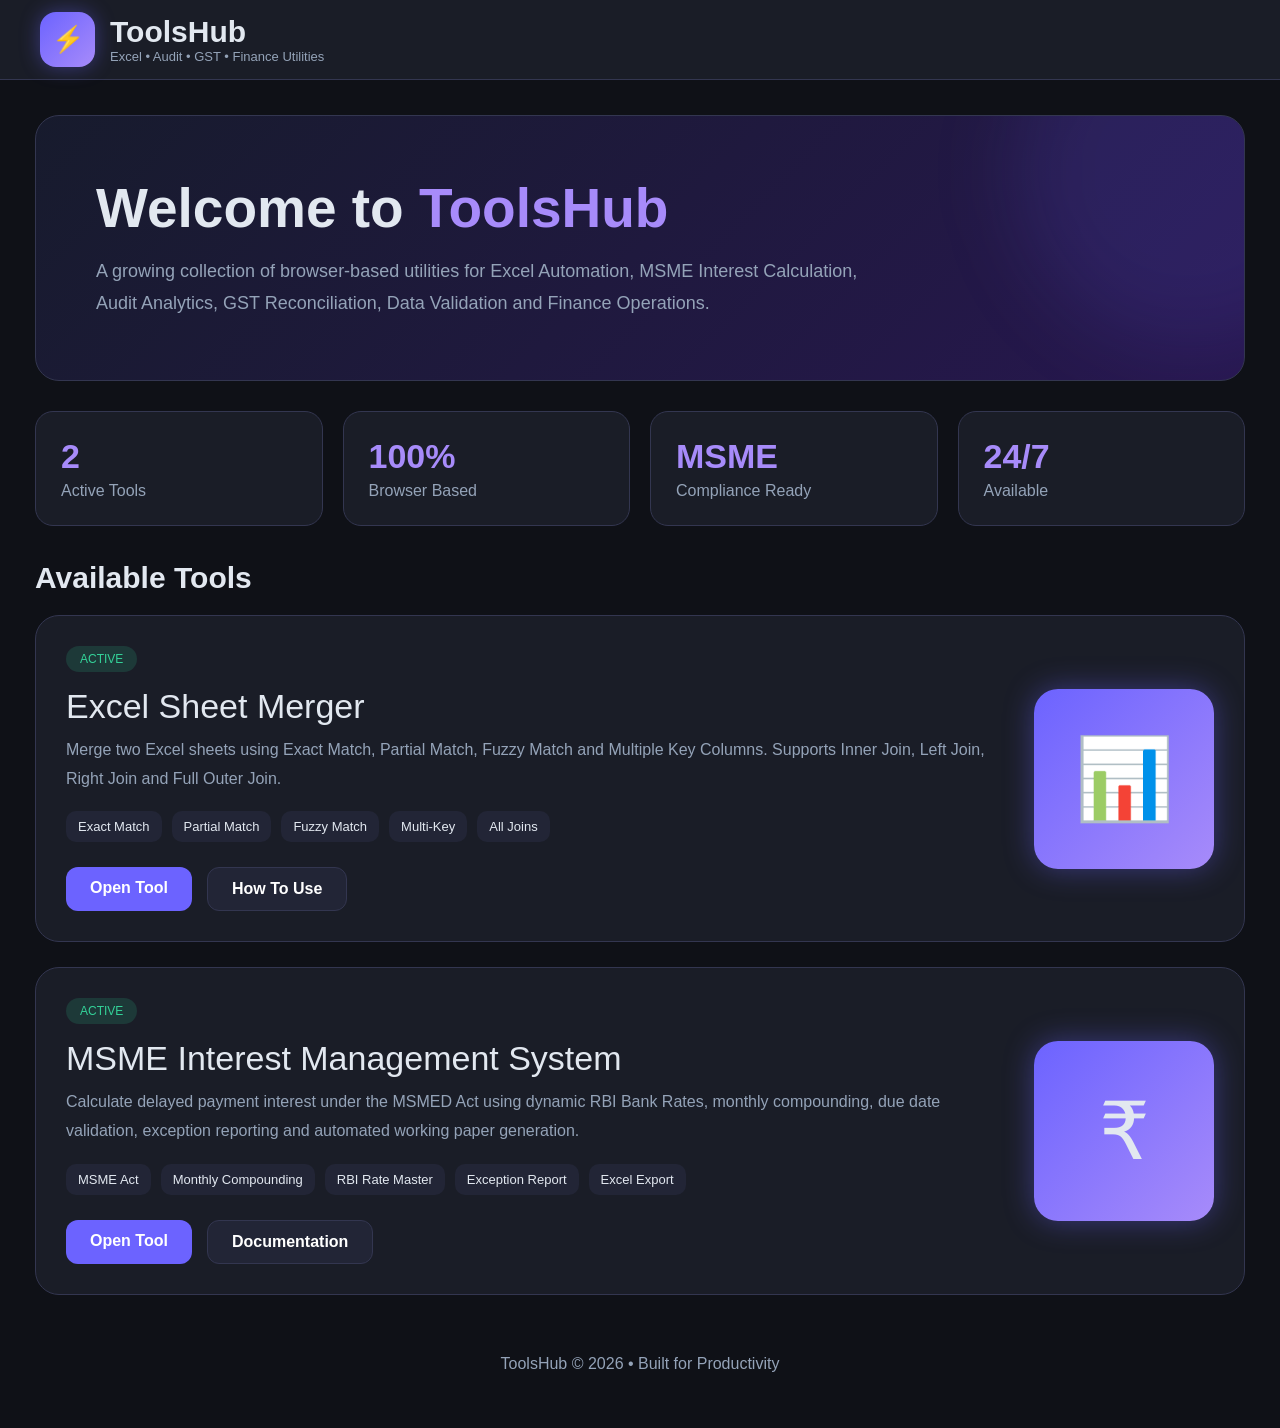
==== index.html @ 050c665c "Add files via upload" ====
<!DOCTYPE html>
<html lang="en">
<head>
<meta charset="UTF-8">
<meta name="viewport" content="width=device-width, initial-scale=1.0">
<title>ToolsHub</title>

<style>

:root{
    --bg:#0f1117;
    --surface:#1a1d27;
    --surface2:#222536;
    --surface3:#2a2e42;
    --border:#333650;

    --accent:#6c63ff;
    --accent2:#a78bfa;

    --success:#34d399;
    --warning:#fbbf24;

    --text:#e2e8f0;
    --text2:#94a3b8;
}

*{
    margin:0;
    padding:0;
    box-sizing:border-box;
}

body{
    background:var(--bg);
    color:var(--text);
    font-family:'Segoe UI',sans-serif;
}

/* HEADER */

.header{
    height:80px;
    background:var(--surface);
    border-bottom:1px solid var(--border);
    display:flex;
    align-items:center;
    padding:0 40px;
}

.logo{
    display:flex;
    align-items:center;
    gap:15px;
}

.logo-icon{
    width:55px;
    height:55px;
    border-radius:16px;
    background:linear-gradient(135deg,var(--accent),var(--accent2));
    display:flex;
    justify-content:center;
    align-items:center;
    font-size:26px;
    box-shadow:0 0 20px rgba(108,99,255,.4);
}

.logo-text h1{
    font-size:30px;
}

.logo-text p{
    color:var(--text2);
    font-size:13px;
}

/* CONTENT */

.content{
    max-width:1400px;
    margin:auto;
    padding:35px;
}

/* HERO */

.hero{
    background:linear-gradient(135deg,#171b2d,#27174f);
    border:1px solid var(--border);
    border-radius:24px;
    padding:60px;
    margin-bottom:30px;
    overflow:hidden;
    position:relative;
}

.hero::before{
    content:'';
    position:absolute;
    width:350px;
    height:350px;
    border-radius:50%;
    background:rgba(108,99,255,.12);
    top:-120px;
    right:-120px;
    filter:blur(40px);
}

.hero h1{
    font-size:55px;
    margin-bottom:15px;
}

.hero span{
    color:var(--accent2);
}

.hero p{
    color:var(--text2);
    max-width:800px;
    font-size:18px;
    line-height:1.8;
}

/* STATS */

.stats{
    display:grid;
    grid-template-columns:repeat(4,1fr);
    gap:20px;
    margin-bottom:35px;
}

.stat{
    background:var(--surface);
    border:1px solid var(--border);
    border-radius:18px;
    padding:25px;
}

.stat h2{
    font-size:34px;
    color:var(--accent2);
}

.stat p{
    color:var(--text2);
    margin-top:6px;
}

/* SECTION */

.section-title{
    font-size:30px;
    margin-bottom:20px;
}

/* TOOL CARD */

.tool-card{
    background:var(--surface);
    border:1px solid var(--border);
    border-radius:24px;
    padding:30px;
    display:flex;
    justify-content:space-between;
    align-items:center;
    gap:30px;
    transition:.3s;
    margin-bottom:25px;
}

.tool-card:hover{
    border-color:var(--accent);
    transform:translateY(-3px);
}

.tool-info{
    flex:1;
}

.badge{
    display:inline-block;
    padding:6px 14px;
    border-radius:50px;
    background:rgba(52,211,153,.15);
    color:var(--success);
    margin-bottom:15px;
    font-size:12px;
}

.tool-title{
    font-size:34px;
    margin-bottom:10px;
}

.tool-desc{
    color:var(--text2);
    line-height:1.8;
    margin-bottom:18px;
}

.features{
    display:flex;
    flex-wrap:wrap;
    gap:10px;
}

.feature{
    background:var(--surface2);
    padding:8px 12px;
    border-radius:10px;
    font-size:13px;
}

.buttons{
    display:flex;
    gap:15px;
    margin-top:25px;
}

.btn{
    text-decoration:none;
    padding:12px 24px;
    border-radius:12px;
    font-weight:600;
}

.btn-primary{
    background:var(--accent);
    color:white;
}

.btn-secondary{
    background:var(--surface2);
    border:1px solid var(--border);
    color:white;
}

.tool-icon{
    width:180px;
    height:180px;
    border-radius:24px;
    background:linear-gradient(135deg,var(--accent),var(--accent2));
    display:flex;
    justify-content:center;
    align-items:center;
    font-size:80px;
    box-shadow:0 0 30px rgba(108,99,255,.4);
}

/* FOOTER */

.footer{
    margin-top:40px;
    text-align:center;
    color:var(--text2);
    padding:20px;
}

/* MOBILE */

@media(max-width:1000px){

.hero h1{
    font-size:36px;
}

.stats{
    grid-template-columns:repeat(2,1fr);
}

.tool-card{
    flex-direction:column;
}

}

</style>
</head>

<body>

<div class="header">

    <div class="logo">

        <div class="logo-icon">⚡</div>

        <div class="logo-text">
            <h1>ToolsHub</h1>
            <p>Excel • Audit • GST • Finance Utilities</p>
        </div>

    </div>

</div>

<div class="content">

    <div class="hero">

        <h1>Welcome to <span>ToolsHub</span></h1>

        <p>
            A growing collection of browser-based utilities for Excel Automation,
            MSME Interest Calculation, Audit Analytics, GST Reconciliation,
            Data Validation and Finance Operations.
        </p>

    </div>
<div class="stats">

    <div class="stat">
        <h2>2</h2>
        <p>Active Tools</p>
    </div>

    <div class="stat">
        <h2>100%</h2>
        <p>Browser Based</p>
    </div>

    <div class="stat">
        <h2>MSME</h2>
        <p>Compliance Ready</p>
    </div>

    <div class="stat">
        <h2>24/7</h2>
        <p>Available</p>
    </div>

</div>

<h2 class="section-title">Available Tools</h2>


    <!-- TOOL 1 -->

    <div class="tool-card">

        <div class="tool-info">

            <div class="badge">ACTIVE</div>

            <div class="tool-title">
                Excel Sheet Merger
            </div>

            <div class="tool-desc">
                Merge two Excel sheets using Exact Match, Partial Match,
                Fuzzy Match and Multiple Key Columns. Supports Inner Join,
                Left Join, Right Join and Full Outer Join.
            </div>

            <div class="features">
                <div class="feature">Exact Match</div>
                <div class="feature">Partial Match</div>
                <div class="feature">Fuzzy Match</div>
                <div class="feature">Multi-Key</div>
                <div class="feature">All Joins</div>
            </div>

            <div class="buttons">

                <a href="tools/excel-merger.html" class="btn btn-primary">
                    Open Tool
                </a>

                <a href="docs/excel-merger-guide.html" class="btn btn-secondary">
                    How To Use
                </a>

            </div>

        </div>

        <div class="tool-icon">
            📊
        </div>

    </div>

    <!-- TOOL 2 -->

<div class="tool-card">

    <div class="tool-info">

        <div class="badge">ACTIVE</div>

        <div class="tool-title">
            MSME Interest Management System
        </div>

        <div class="tool-desc">
            Calculate delayed payment interest under the MSMED Act using
            dynamic RBI Bank Rates, monthly compounding, due date validation,
            exception reporting and automated working paper generation.
        </div>

        <div class="features">
            <div class="feature">MSME Act</div>
            <div class="feature">Monthly Compounding</div>
            <div class="feature">RBI Rate Master</div>
            <div class="feature">Exception Report</div>
            <div class="feature">Excel Export</div>
        </div>

        <div class="buttons">

            <a href="tools/msme-interest-calculator.html" class="btn btn-primary">
                Open Tool
            </a>

            <a href="#" class="btn btn-secondary">
                Documentation
            </a>

        </div>

    </div>

    <div class="tool-icon">
        ₹
    </div>

</div>

    <div class="footer">
        ToolsHub © 2026 • Built for Productivity
    </div>

</div>

</body>
</html>
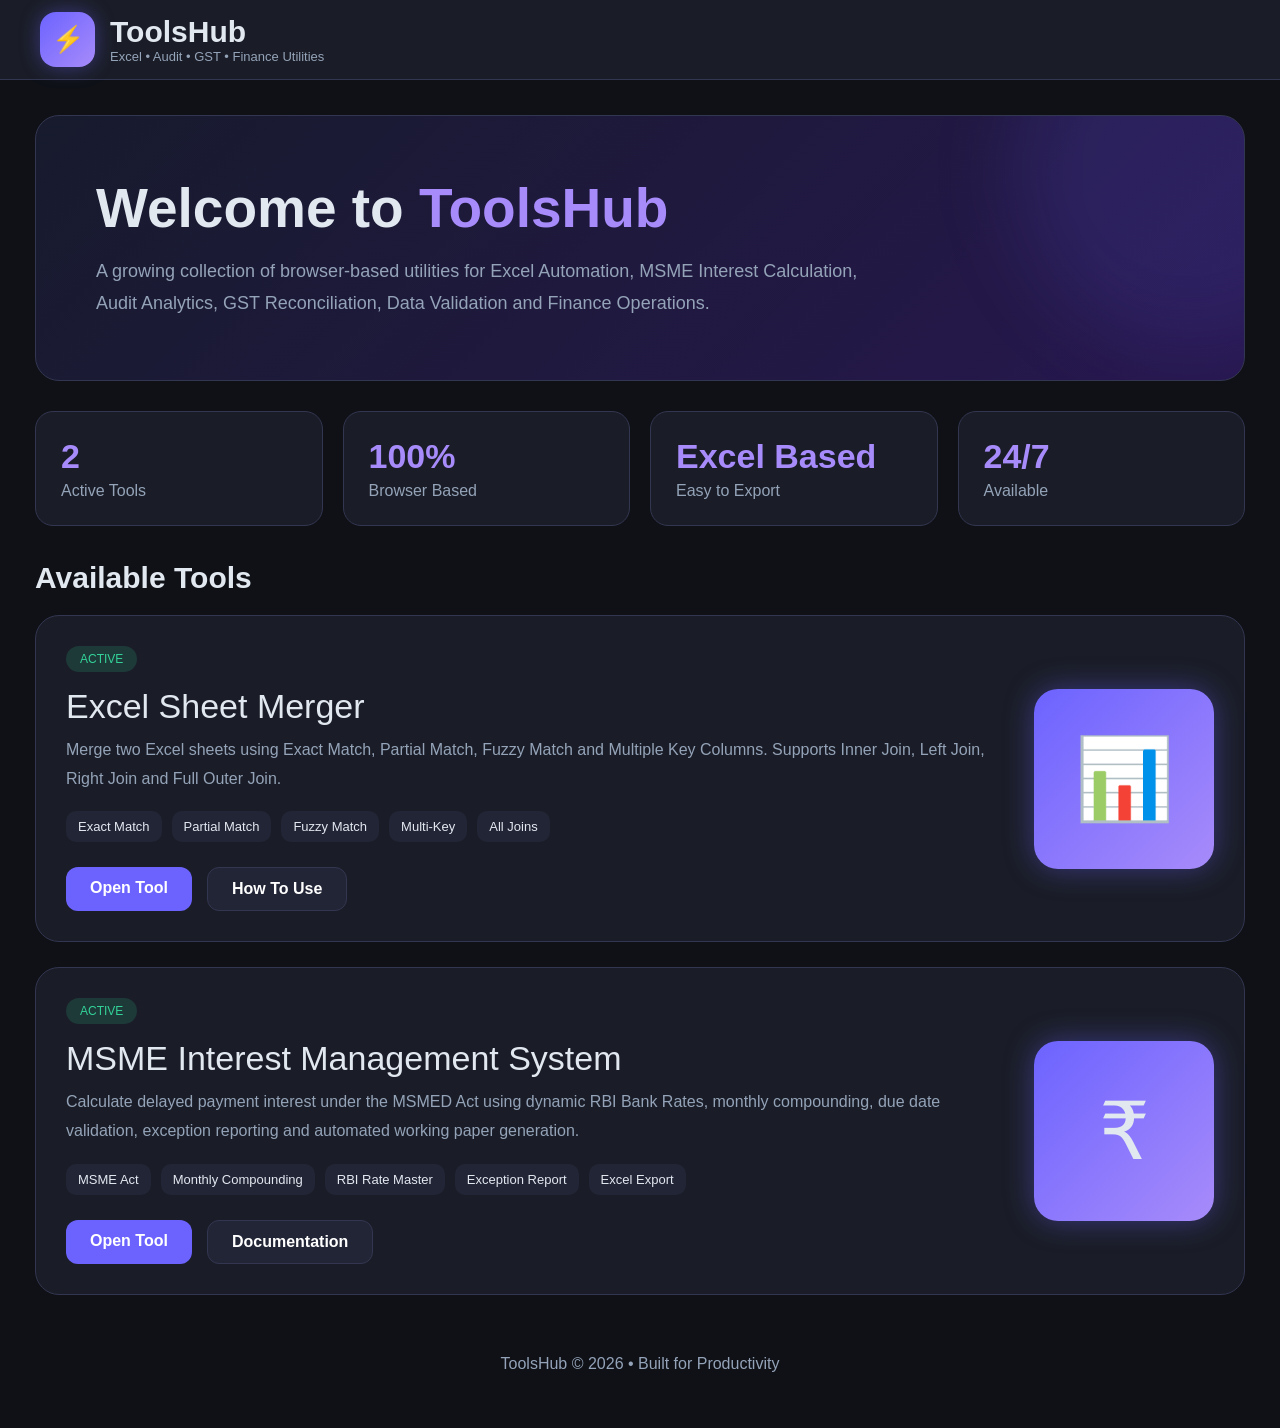
==== commit 9374b214: "Add files via upload" ====
--- a/index.html
+++ b/index.html
@@ -322,8 +322,8 @@
     </div>
 
     <div class="stat">
-        <h2>MSME</h2>
-        <p>Compliance Ready</p>
+        <h2>Excel Based</h2>
+        <p>Easy to Export</p>
     </div>
 
     <div class="stat">
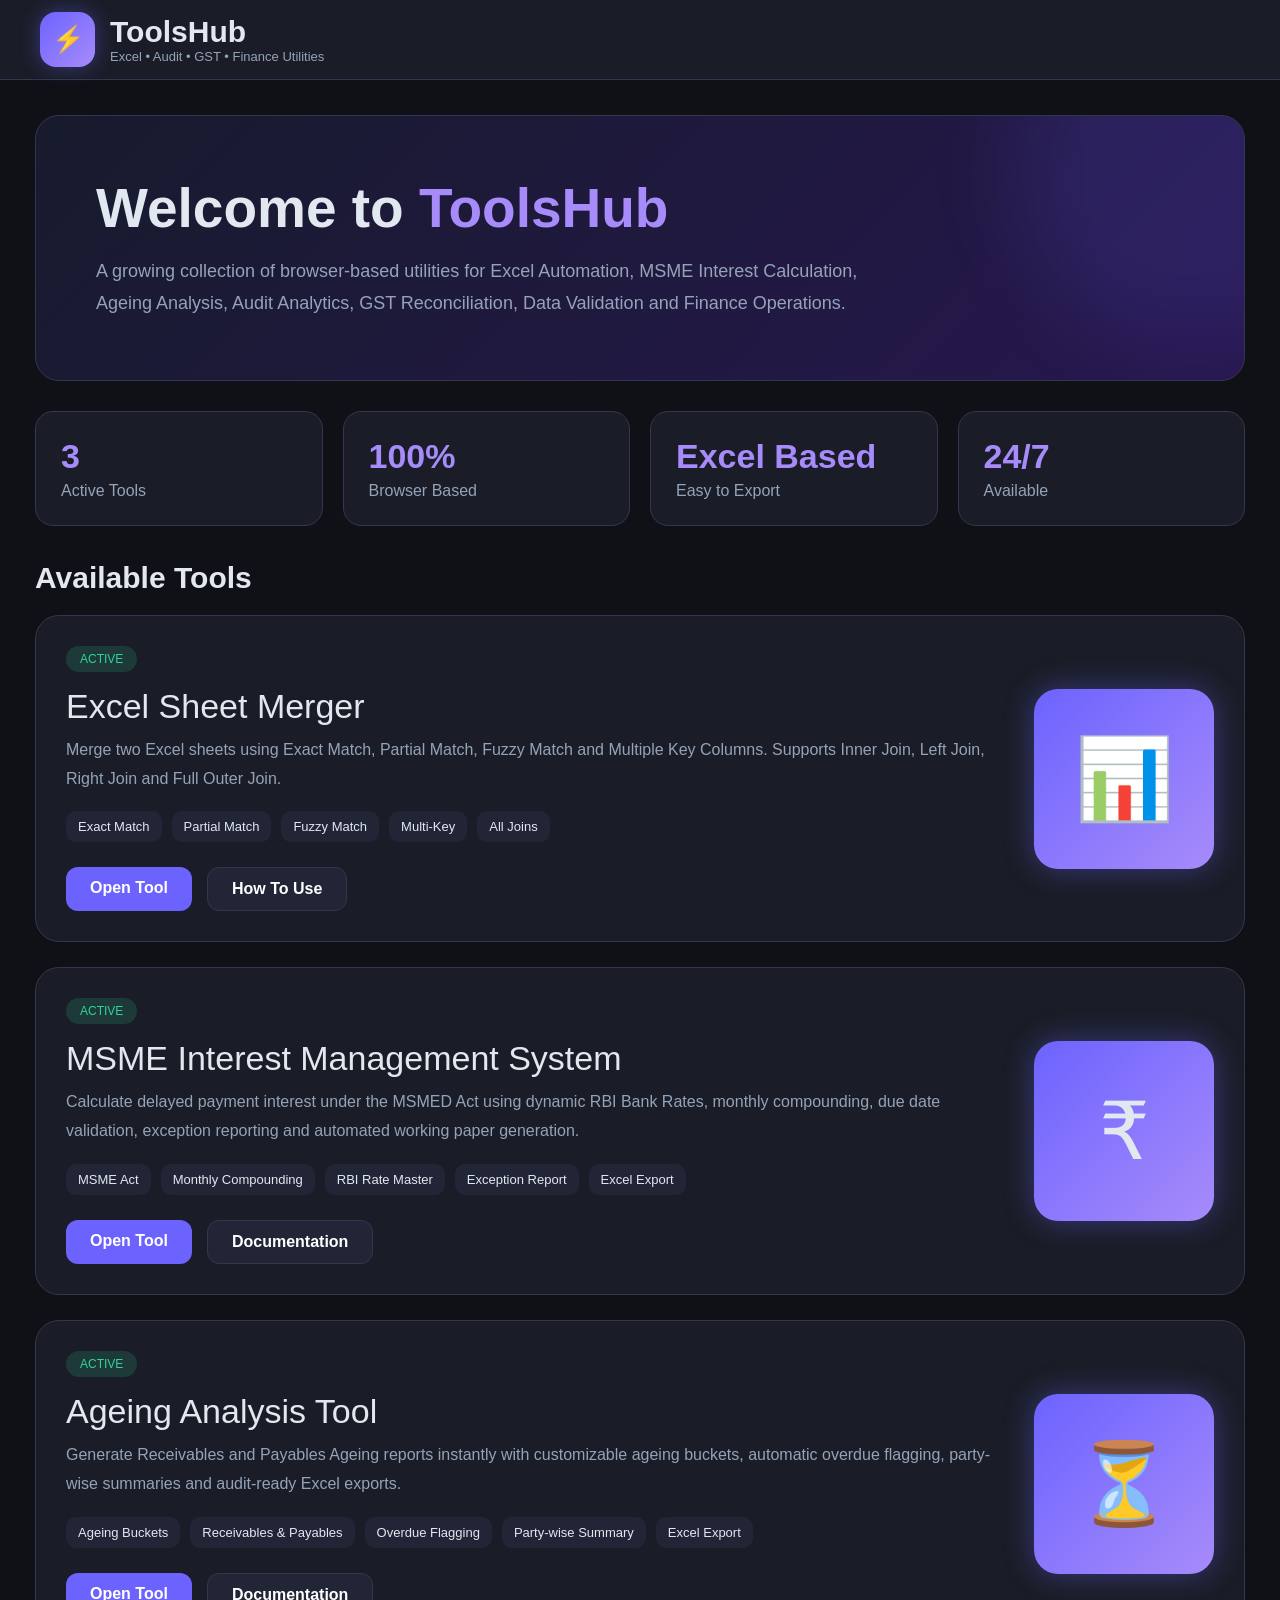
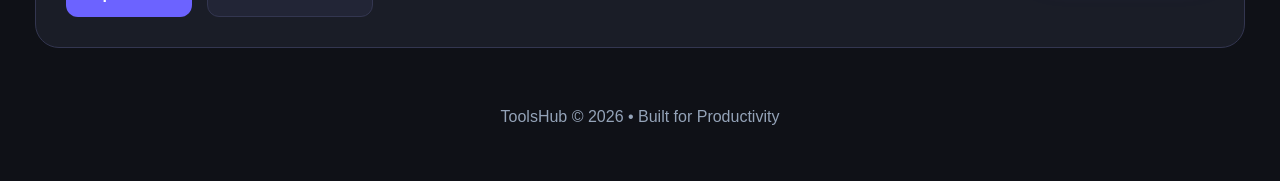
==== commit 6e53425f: "Add files via upload" ====
--- a/index.html
+++ b/index.html
@@ -304,15 +304,15 @@
 
         <p>
             A growing collection of browser-based utilities for Excel Automation,
-            MSME Interest Calculation, Audit Analytics, GST Reconciliation,
-            Data Validation and Finance Operations.
+            MSME Interest Calculation, Ageing Analysis, Audit Analytics, GST
+            Reconciliation, Data Validation and Finance Operations.
         </p>
 
     </div>
 <div class="stats">
 
     <div class="stat">
-        <h2>2</h2>
+        <h2>3</h2>
         <p>Active Tools</p>
     </div>
 
@@ -414,7 +414,7 @@
                 Open Tool
             </a>
 
-            <a href="#" class="btn btn-secondary">
+            <a href="docs/msme-interest-calculator-guide.html" class="btn btn-secondary">
                 Documentation
             </a>
 
@@ -428,6 +428,52 @@
 
 </div>
 
+    <!-- TOOL 3 -->
+
+<div class="tool-card">
+
+    <div class="tool-info">
+
+        <div class="badge">ACTIVE</div>
+
+        <div class="tool-title">
+            Ageing Analysis Tool
+        </div>
+
+        <div class="tool-desc">
+            Generate Receivables and Payables Ageing reports instantly with
+            customizable ageing buckets, automatic overdue flagging, party-wise
+            summaries and audit-ready Excel exports.
+        </div>
+
+        <div class="features">
+            <div class="feature">Ageing Buckets</div>
+            <div class="feature">Receivables & Payables</div>
+            <div class="feature">Overdue Flagging</div>
+            <div class="feature">Party-wise Summary</div>
+            <div class="feature">Excel Export</div>
+        </div>
+
+        <div class="buttons">
+
+            <a href="tools/ageing-analysis-tool.html" class="btn btn-primary">
+                Open Tool
+            </a>
+
+            <a href="docs/ageing-analysis-guide.html" class="btn btn-secondary">
+                Documentation
+            </a>
+
+        </div>
+
+    </div>
+
+    <div class="tool-icon">
+        ⏳
+    </div>
+
+</div>
+
     <div class="footer">
         ToolsHub © 2026 • Built for Productivity
     </div>
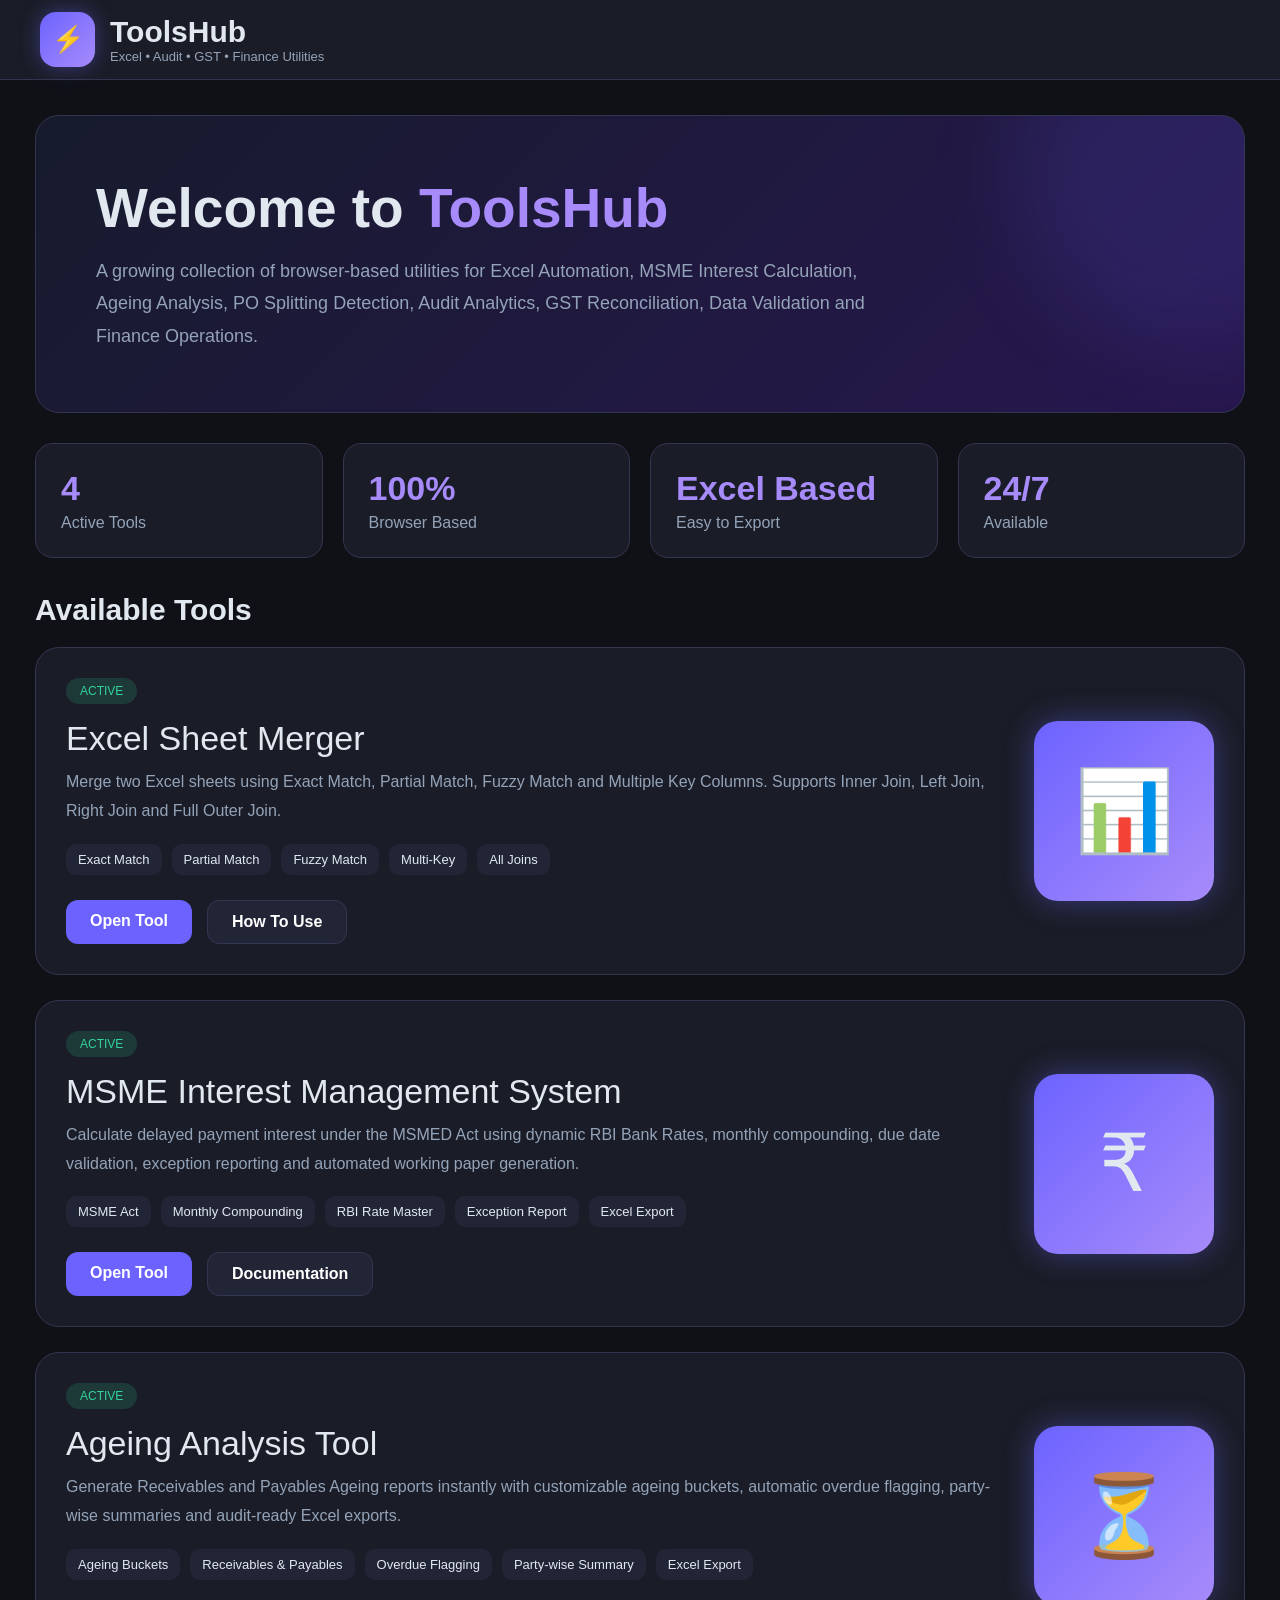
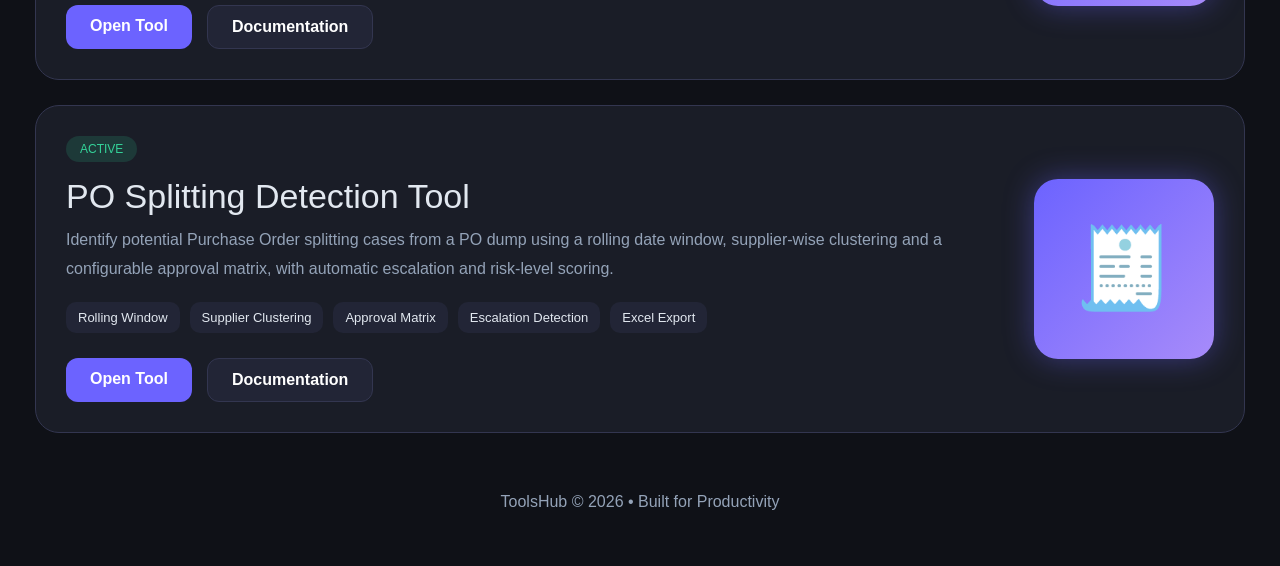
==== commit db48f27a: "Add files via upload" ====
--- a/index.html
+++ b/index.html
@@ -304,15 +304,16 @@
 
         <p>
             A growing collection of browser-based utilities for Excel Automation,
-            MSME Interest Calculation, Ageing Analysis, Audit Analytics, GST
-            Reconciliation, Data Validation and Finance Operations.
+            MSME Interest Calculation, Ageing Analysis, PO Splitting Detection,
+            Audit Analytics, GST Reconciliation, Data Validation and Finance
+            Operations.
         </p>
 
     </div>
 <div class="stats">
 
     <div class="stat">
-        <h2>3</h2>
+        <h2>4</h2>
         <p>Active Tools</p>
     </div>
 
@@ -474,6 +475,53 @@
 
 </div>
 
+    <!-- TOOL 4 -->
+
+<div class="tool-card">
+
+    <div class="tool-info">
+
+        <div class="badge">ACTIVE</div>
+
+        <div class="tool-title">
+            PO Splitting Detection Tool
+        </div>
+
+        <div class="tool-desc">
+            Identify potential Purchase Order splitting cases from a PO dump
+            using a rolling date window, supplier-wise clustering and a
+            configurable approval matrix, with automatic escalation and
+            risk-level scoring.
+        </div>
+
+        <div class="features">
+            <div class="feature">Rolling Window</div>
+            <div class="feature">Supplier Clustering</div>
+            <div class="feature">Approval Matrix</div>
+            <div class="feature">Escalation Detection</div>
+            <div class="feature">Excel Export</div>
+        </div>
+
+        <div class="buttons">
+
+            <a href="tools/po-splitting-detector.html" class="btn btn-primary">
+                Open Tool
+            </a>
+
+            <a href="docs/po-splitting-detector-guide.html" class="btn btn-secondary">
+                Documentation
+            </a>
+
+        </div>
+
+    </div>
+
+    <div class="tool-icon">
+        🧾
+    </div>
+
+</div>
+
     <div class="footer">
         ToolsHub © 2026 • Built for Productivity
     </div>
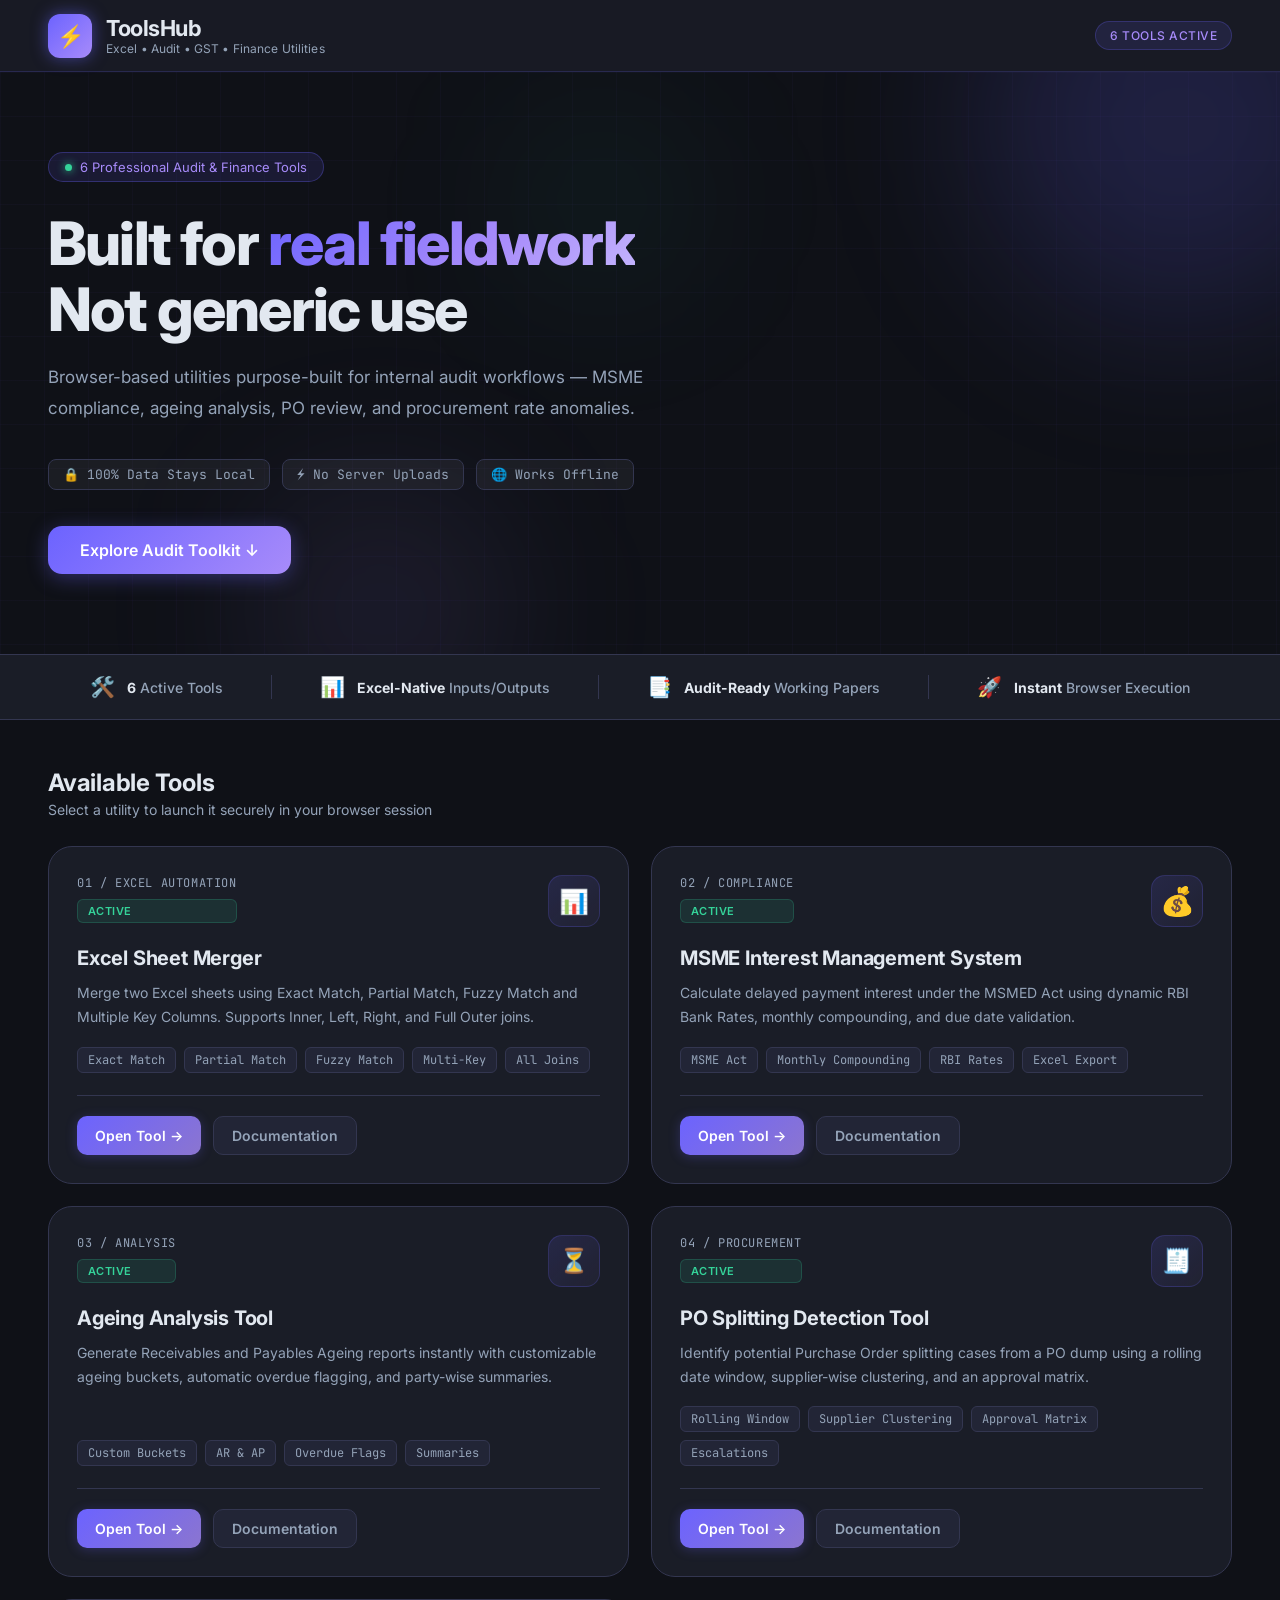
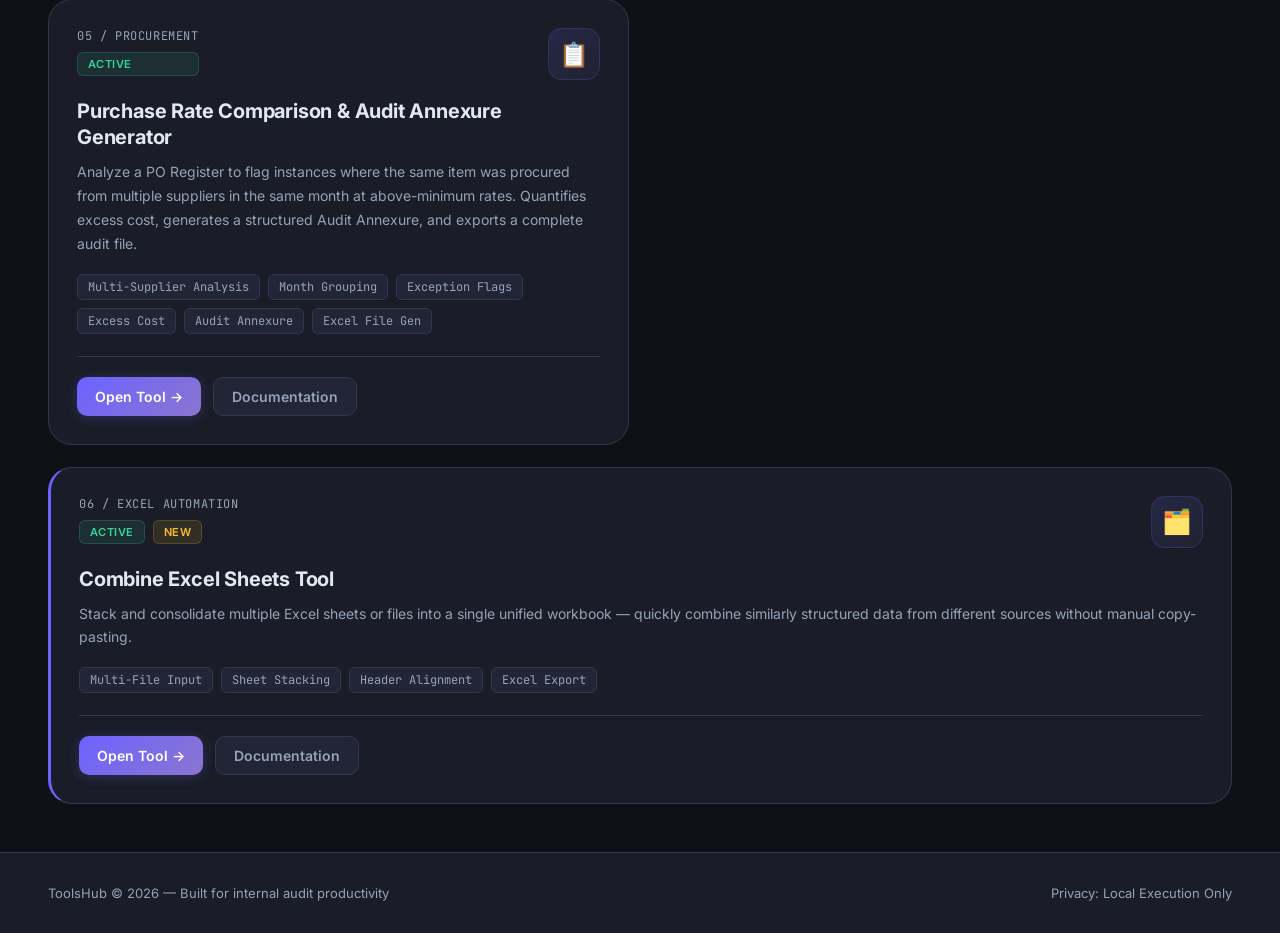
==== commit 5b236feb: "Add files via upload" ====
--- a/index.html
+++ b/index.html
@@ -1,532 +1,725 @@
-<!DOCTYPE html>
-<html lang="en">
-<head>
-<meta charset="UTF-8">
-<meta name="viewport" content="width=device-width, initial-scale=1.0">
-<title>ToolsHub</title>
-
-<style>
-
-:root{
-    --bg:#0f1117;
-    --surface:#1a1d27;
-    --surface2:#222536;
-    --surface3:#2a2e42;
-    --border:#333650;
-
-    --accent:#6c63ff;
-    --accent2:#a78bfa;
-
-    --success:#34d399;
-    --warning:#fbbf24;
-
-    --text:#e2e8f0;
-    --text2:#94a3b8;
-}
-
-*{
-    margin:0;
-    padding:0;
-    box-sizing:border-box;
-}
-
-body{
-    background:var(--bg);
-    color:var(--text);
-    font-family:'Segoe UI',sans-serif;
-}
-
-/* HEADER */
-
-.header{
-    height:80px;
-    background:var(--surface);
-    border-bottom:1px solid var(--border);
-    display:flex;
-    align-items:center;
-    padding:0 40px;
-}
-
-.logo{
-    display:flex;
-    align-items:center;
-    gap:15px;
-}
-
-.logo-icon{
-    width:55px;
-    height:55px;
-    border-radius:16px;
-    background:linear-gradient(135deg,var(--accent),var(--accent2));
-    display:flex;
-    justify-content:center;
-    align-items:center;
-    font-size:26px;
-    box-shadow:0 0 20px rgba(108,99,255,.4);
-}
-
-.logo-text h1{
-    font-size:30px;
-}
-
-.logo-text p{
-    color:var(--text2);
-    font-size:13px;
-}
-
-/* CONTENT */
-
-.content{
-    max-width:1400px;
-    margin:auto;
-    padding:35px;
-}
-
-/* HERO */
-
-.hero{
-    background:linear-gradient(135deg,#171b2d,#27174f);
-    border:1px solid var(--border);
-    border-radius:24px;
-    padding:60px;
-    margin-bottom:30px;
-    overflow:hidden;
-    position:relative;
-}
-
-.hero::before{
-    content:'';
-    position:absolute;
-    width:350px;
-    height:350px;
-    border-radius:50%;
-    background:rgba(108,99,255,.12);
-    top:-120px;
-    right:-120px;
-    filter:blur(40px);
-}
-
-.hero h1{
-    font-size:55px;
-    margin-bottom:15px;
-}
-
-.hero span{
-    color:var(--accent2);
-}
-
-.hero p{
-    color:var(--text2);
-    max-width:800px;
-    font-size:18px;
-    line-height:1.8;
-}
-
-/* STATS */
-
-.stats{
-    display:grid;
-    grid-template-columns:repeat(4,1fr);
-    gap:20px;
-    margin-bottom:35px;
-}
-
-.stat{
-    background:var(--surface);
-    border:1px solid var(--border);
-    border-radius:18px;
-    padding:25px;
-}
-
-.stat h2{
-    font-size:34px;
-    color:var(--accent2);
-}
-
-.stat p{
-    color:var(--text2);
-    margin-top:6px;
-}
-
-/* SECTION */
-
-.section-title{
-    font-size:30px;
-    margin-bottom:20px;
-}
-
-/* TOOL CARD */
-
-.tool-card{
-    background:var(--surface);
-    border:1px solid var(--border);
-    border-radius:24px;
-    padding:30px;
-    display:flex;
-    justify-content:space-between;
-    align-items:center;
-    gap:30px;
-    transition:.3s;
-    margin-bottom:25px;
-}
-
-.tool-card:hover{
-    border-color:var(--accent);
-    transform:translateY(-3px);
-}
-
-.tool-info{
-    flex:1;
-}
-
-.badge{
-    display:inline-block;
-    padding:6px 14px;
-    border-radius:50px;
-    background:rgba(52,211,153,.15);
-    color:var(--success);
-    margin-bottom:15px;
-    font-size:12px;
-}
-
-.tool-title{
-    font-size:34px;
-    margin-bottom:10px;
-}
-
-.tool-desc{
-    color:var(--text2);
-    line-height:1.8;
-    margin-bottom:18px;
-}
-
-.features{
-    display:flex;
-    flex-wrap:wrap;
-    gap:10px;
-}
-
-.feature{
-    background:var(--surface2);
-    padding:8px 12px;
-    border-radius:10px;
-    font-size:13px;
-}
-
-.buttons{
-    display:flex;
-    gap:15px;
-    margin-top:25px;
-}
-
-.btn{
-    text-decoration:none;
-    padding:12px 24px;
-    border-radius:12px;
-    font-weight:600;
-}
-
-.btn-primary{
-    background:var(--accent);
-    color:white;
-}
-
-.btn-secondary{
-    background:var(--surface2);
-    border:1px solid var(--border);
-    color:white;
-}
-
-.tool-icon{
-    width:180px;
-    height:180px;
-    border-radius:24px;
-    background:linear-gradient(135deg,var(--accent),var(--accent2));
-    display:flex;
-    justify-content:center;
-    align-items:center;
-    font-size:80px;
-    box-shadow:0 0 30px rgba(108,99,255,.4);
-}
-
-/* FOOTER */
-
-.footer{
-    margin-top:40px;
-    text-align:center;
-    color:var(--text2);
-    padding:20px;
-}
-
-/* MOBILE */
-
-@media(max-width:1000px){
-
-.hero h1{
-    font-size:36px;
-}
-
-.stats{
-    grid-template-columns:repeat(2,1fr);
-}
-
-.tool-card{
-    flex-direction:column;
-}
-
-}
-
-</style>
-</head>
-
-<body>
-
-<div class="header">
-
-    <div class="logo">
-
-        <div class="logo-icon">⚡</div>
-
-        <div class="logo-text">
-            <h1>ToolsHub</h1>
-            <p>Excel • Audit • GST • Finance Utilities</p>
-        </div>
-
-    </div>
-
-</div>
-
-<div class="content">
-
-    <div class="hero">
-
-        <h1>Welcome to <span>ToolsHub</span></h1>
-
-        <p>
-            A growing collection of browser-based utilities for Excel Automation,
-            MSME Interest Calculation, Ageing Analysis, PO Splitting Detection,
-            Audit Analytics, GST Reconciliation, Data Validation and Finance
-            Operations.
-        </p>
-
-    </div>
-<div class="stats">
-
-    <div class="stat">
-        <h2>4</h2>
-        <p>Active Tools</p>
-    </div>
-
-    <div class="stat">
-        <h2>100%</h2>
-        <p>Browser Based</p>
-    </div>
-
-    <div class="stat">
-        <h2>Excel Based</h2>
-        <p>Easy to Export</p>
-    </div>
-
-    <div class="stat">
-        <h2>24/7</h2>
-        <p>Available</p>
-    </div>
-
-</div>
-
-<h2 class="section-title">Available Tools</h2>
-
-
-    <!-- TOOL 1 -->
-
-    <div class="tool-card">
-
-        <div class="tool-info">
-
-            <div class="badge">ACTIVE</div>
-
-            <div class="tool-title">
-                Excel Sheet Merger
-            </div>
-
-            <div class="tool-desc">
-                Merge two Excel sheets using Exact Match, Partial Match,
-                Fuzzy Match and Multiple Key Columns. Supports Inner Join,
-                Left Join, Right Join and Full Outer Join.
-            </div>
-
-            <div class="features">
-                <div class="feature">Exact Match</div>
-                <div class="feature">Partial Match</div>
-                <div class="feature">Fuzzy Match</div>
-                <div class="feature">Multi-Key</div>
-                <div class="feature">All Joins</div>
-            </div>
-
-            <div class="buttons">
-
-                <a href="tools/excel-merger.html" class="btn btn-primary">
-                    Open Tool
-                </a>
-
-                <a href="docs/excel-merger-guide.html" class="btn btn-secondary">
-                    How To Use
-                </a>
-
-            </div>
-
-        </div>
-
-        <div class="tool-icon">
-            📊
-        </div>
-
-    </div>
-
-    <!-- TOOL 2 -->
-
-<div class="tool-card">
-
-    <div class="tool-info">
-
-        <div class="badge">ACTIVE</div>
-
-        <div class="tool-title">
-            MSME Interest Management System
-        </div>
-
-        <div class="tool-desc">
-            Calculate delayed payment interest under the MSMED Act using
-            dynamic RBI Bank Rates, monthly compounding, due date validation,
-            exception reporting and automated working paper generation.
-        </div>
-
-        <div class="features">
-            <div class="feature">MSME Act</div>
-            <div class="feature">Monthly Compounding</div>
-            <div class="feature">RBI Rate Master</div>
-            <div class="feature">Exception Report</div>
-            <div class="feature">Excel Export</div>
-        </div>
-
-        <div class="buttons">
-
-            <a href="tools/msme-interest-calculator.html" class="btn btn-primary">
-                Open Tool
-            </a>
-
-            <a href="docs/msme-interest-calculator-guide.html" class="btn btn-secondary">
-                Documentation
-            </a>
-
-        </div>
-
-    </div>
-
-    <div class="tool-icon">
-        ₹
-    </div>
-
-</div>
-
-    <!-- TOOL 3 -->
-
-<div class="tool-card">
-
-    <div class="tool-info">
-
-        <div class="badge">ACTIVE</div>
-
-        <div class="tool-title">
-            Ageing Analysis Tool
-        </div>
-
-        <div class="tool-desc">
-            Generate Receivables and Payables Ageing reports instantly with
-            customizable ageing buckets, automatic overdue flagging, party-wise
-            summaries and audit-ready Excel exports.
-        </div>
-
-        <div class="features">
-            <div class="feature">Ageing Buckets</div>
-            <div class="feature">Receivables & Payables</div>
-            <div class="feature">Overdue Flagging</div>
-            <div class="feature">Party-wise Summary</div>
-            <div class="feature">Excel Export</div>
-        </div>
-
-        <div class="buttons">
-
-            <a href="tools/ageing-analysis-tool.html" class="btn btn-primary">
-                Open Tool
-            </a>
-
-            <a href="docs/ageing-analysis-guide.html" class="btn btn-secondary">
-                Documentation
-            </a>
-
-        </div>
-
-    </div>
-
-    <div class="tool-icon">
-        ⏳
-    </div>
-
-</div>
-
-    <!-- TOOL 4 -->
-
-<div class="tool-card">
-
-    <div class="tool-info">
-
-        <div class="badge">ACTIVE</div>
-
-        <div class="tool-title">
-            PO Splitting Detection Tool
-        </div>
-
-        <div class="tool-desc">
-            Identify potential Purchase Order splitting cases from a PO dump
-            using a rolling date window, supplier-wise clustering and a
-            configurable approval matrix, with automatic escalation and
-            risk-level scoring.
-        </div>
-
-        <div class="features">
-            <div class="feature">Rolling Window</div>
-            <div class="feature">Supplier Clustering</div>
-            <div class="feature">Approval Matrix</div>
-            <div class="feature">Escalation Detection</div>
-            <div class="feature">Excel Export</div>
-        </div>
-
-        <div class="buttons">
-
-            <a href="tools/po-splitting-detector.html" class="btn btn-primary">
-                Open Tool
-            </a>
-
-            <a href="docs/po-splitting-detector-guide.html" class="btn btn-secondary">
-                Documentation
-            </a>
-
-        </div>
-
-    </div>
-
-    <div class="tool-icon">
-        🧾
-    </div>
-
-</div>
-
-    <div class="footer">
-        ToolsHub © 2026 • Built for Productivity
-    </div>
-
-</div>
-
-</body>
-</html>+<!DOCTYPE html>
+<html lang="en">
+<head>
+<meta charset="UTF-8">
+<meta name="viewport" content="width=device-width, initial-scale=1.0">
+<title>ToolsHub — Audit & Finance Utilities</title>
+
+<link href="https://fonts.googleapis.com/css2?family=Inter:wght@300;400;500;600;700;800&family=JetBrains+Mono:wght@400;500&display=swap" rel="stylesheet">
+
+<style>
+:root {
+    --bg: #0f1117;
+    --surface: #1a1d27;
+    --surface2: #222536;
+    --surface3: #2a2e42;
+    --border: #333650;
+    --accent: #6c63ff;
+    --accent2: #a78bfa;
+    --success: #34d399;
+    --warning: #fbbf24;
+    --danger: #f87171;
+    --text: #e2e8f0;
+    --text2: #94a3b8;
+}
+
+* { margin: 0; padding: 0; box-sizing: border-box; }
+
+body {
+    background: var(--bg);
+    color: var(--text);
+    font-family: 'Inter', 'Segoe UI', sans-serif;
+    overflow-x: hidden;
+    scroll-behavior: smooth;
+}
+
+/* HEADER */
+.header {
+    height: 72px;
+    background: rgba(26, 29, 39, 0.85);
+    backdrop-filter: blur(12px);
+    border-bottom: 1px solid rgba(108, 99, 255, 0.2);
+    display: flex;
+    align-items: center;
+    justify-content: space-between;
+    padding: 0 48px;
+    position: sticky;
+    top: 0;
+    z-index: 100;
+}
+
+.logo {
+    display: flex;
+    align-items: center;
+    gap: 14px;
+}
+
+.logo-icon {
+    width: 44px;
+    height: 44px;
+    border-radius: 12px;
+    background: linear-gradient(135deg, var(--accent), var(--accent2));
+    display: flex;
+    justify-content: center;
+    align-items: center;
+    font-size: 22px;
+    box-shadow: 0 0 16px rgba(108, 99, 255, .5);
+}
+
+.logo-text h1 {
+    font-size: 22px;
+    font-weight: 700;
+    letter-spacing: -0.02em;
+}
+
+.logo-text p {
+    color: var(--text2);
+    font-size: 12px;
+    letter-spacing: 0.01em;
+}
+
+.header-badge {
+    background: rgba(108, 99, 255, 0.12);
+    border: 1px solid rgba(108, 99, 255, 0.25);
+    color: var(--accent2);
+    padding: 6px 14px;
+    border-radius: 50px;
+    font-size: 12px;
+    font-weight: 500;
+    letter-spacing: 0.04em;
+}
+
+/* HERO */
+.hero {
+    position: relative;
+    padding: 80px 48px;
+    overflow: hidden;
+    border-bottom: 1px solid var(--border);
+}
+
+.hero-bg {
+    position: absolute;
+    inset: 0;
+    background: linear-gradient(135deg, #12101e 0%, #1a1040 50%, #0f1117 100%);
+    background-image: linear-gradient(rgba(108, 99, 255, 0.03) 1px, transparent 1px),
+    linear-gradient(90deg, rgba(108, 99, 255, 0.03) 1px, transparent 1px);
+    background-size: 44px 44px;
+    z-index: 0;
+}
+
+.orb {
+    position: absolute;
+    border-radius: 50%;
+    filter: blur(80px);
+    animation: drift 8s ease-in-out infinite alternate;
+}
+
+.orb-1 {
+    width: 400px;
+    height: 400px;
+    background: rgba(108, 99, 255, 0.18);
+    top: -150px;
+    right: -100px;
+    animation-delay: 0s;
+}
+
+.orb-2 {
+    width: 250px;
+    height: 250px;
+    background: rgba(167, 139, 250, 0.1);
+    bottom: -80px;
+    left: 20%;
+    animation-delay: 3s;
+}
+
+.orb-3 {
+    width: 180px;
+    height: 180px;
+    background: rgba(52, 211, 153, 0.07);
+    top: 40px;
+    left: 40%;
+    animation-delay: 5s;
+}
+
+@keyframes drift {
+    from { transform: translate(0, 0) scale(1); }
+    to { transform: translate(20px, -20px) scale(1.05); }
+}
+
+.hero-content {
+    position: relative;
+    z-index: 1;
+    max-width: 1400px;
+    margin: 0 auto;
+}
+
+.hero-pill {
+    display: inline-flex;
+    align-items: center;
+    gap: 8px;
+    background: rgba(108, 99, 255, 0.12);
+    border: 1px solid rgba(108, 99, 255, 0.3);
+    padding: 6px 16px;
+    border-radius: 50px;
+    font-size: 13px;
+    color: var(--accent2);
+    margin-bottom: 28px;
+}
+
+.hero-pill-dot {
+    width: 7px;
+    height: 7px;
+    border-radius: 50%;
+    background: var(--success);
+    box-shadow: 0 0 8px var(--success);
+    animation: pulse 2s ease-in-out infinite;
+}
+
+@keyframes pulse {
+    0%, 100% { opacity: 1; }
+    50% { opacity: 0.4; }
+}
+
+.hero h1 {
+    font-size: 60px;
+    font-weight: 800;
+    line-height: 1.1;
+    letter-spacing: -0.03em;
+    margin-bottom: 20px;
+}
+
+.hero h1 .accent-gradient {
+    background: linear-gradient(135deg, var(--accent) 0%, var(--accent2) 60%, #c4b5fd 100%);
+    -webkit-background-clip: text;
+    -webkit-text-fill-color: transparent;
+    background-clip: text;
+}
+
+.hero p {
+    color: var(--text2);
+    font-size: 17px;
+    line-height: 1.8;
+    max-width: 680px;
+    margin-bottom: 36px;
+}
+
+.hero-tags {
+    display: flex;
+    gap: 12px;
+    flex-wrap: wrap;
+    margin-bottom: 36px;
+}
+
+.hero-tag {
+    background: rgba(255,255,255,0.05);
+    border: 1px solid var(--border);
+    padding: 6px 14px;
+    border-radius: 8px;
+    font-size: 13px;
+    font-family: 'JetBrains Mono', monospace;
+    color: var(--text2);
+    display: flex;
+    align-items: center;
+    gap: 6px;
+}
+
+.btn-hero-primary {
+    padding: 14px 32px;
+    border-radius: 14px;
+    font-weight: 600;
+    font-size: 16px;
+    text-decoration: none;
+    transition: all 0.2s;
+    cursor: pointer;
+    border: none;
+    background: linear-gradient(135deg, var(--accent), var(--accent2));
+    color: white;
+    box-shadow: 0 4px 20px rgba(108, 99, 255, 0.35);
+    display: inline-block;
+}
+
+.btn-hero-primary:hover {
+    box-shadow: 0 6px 30px rgba(108, 99, 255, 0.5);
+    transform: translateY(-1px);
+}
+
+/* STATS STRIP */
+.stats-strip {
+    background: var(--surface);
+    border-bottom: 1px solid var(--border);
+    padding: 20px 48px;
+    display: flex;
+    gap: 48px;
+    align-items: center;
+    justify-content: center;
+    flex-wrap: wrap;
+}
+
+.stat-item {
+    display: flex;
+    align-items: center;
+    gap: 12px;
+}
+
+.stat-item-icon {
+    font-size: 20px;
+}
+
+.stat-item-text {
+    font-size: 14px;
+    color: var(--text2);
+    font-weight: 500;
+}
+
+.stat-item-text strong {
+    color: var(--text);
+    font-weight: 700;
+}
+
+.stat-divider {
+    width: 1px;
+    height: 24px;
+    background: var(--border);
+}
+
+/* MAIN CONTENT */
+.content {
+    max-width: 1400px;
+    margin: 0 auto;
+    padding: 48px;
+}
+
+.section-header {
+    display: flex;
+    align-items: center;
+    justify-content: space-between;
+    margin-bottom: 28px;
+}
+
+.section-header-left h2 {
+    font-size: 24px;
+    font-weight: 700;
+    letter-spacing: -0.01em;
+}
+
+.section-header-left p {
+    color: var(--text2);
+    font-size: 14px;
+    margin-top: 4px;
+}
+
+.tools-grid {
+    display: grid;
+    grid-template-columns: repeat(2, 1fr);
+    gap: 22px;
+}
+
+.tool-card {
+    position: relative;
+    background: var(--surface);
+    border: 1px solid var(--border);
+    border-radius: 24px;
+    padding: 28px;
+    transition: all 0.3s ease;
+    overflow: hidden;
+    display: flex;
+    flex-direction: column;
+}
+
+.tool-card::before {
+    content: '';
+    position: absolute;
+    inset: 0;
+    border-radius: 24px;
+    background: linear-gradient(135deg, rgba(108, 99, 255, 0.08), rgba(167, 139, 250, 0.04));
+    opacity: 0;
+    transition: opacity 0.3s;
+    pointer-events: none;
+}
+
+.tool-card:hover {
+    border-color: rgba(108, 99, 255, 0.4);
+    transform: translateY(-3px);
+    box-shadow: 0 12px 40px rgba(108, 99, 255, 0.12);
+}
+
+.tool-card:hover::before { opacity: 1; }
+
+.tool-card--new {
+    border-left: 3px solid var(--accent);
+}
+
+.card-header {
+    display: flex;
+    align-items: flex-start;
+    justify-content: space-between;
+    margin-bottom: 18px;
+}
+
+.card-meta {
+    display: flex;
+    flex-direction: column;
+    gap: 8px;
+}
+
+.tool-number {
+    font-family: 'JetBrains Mono', monospace;
+    font-size: 12px;
+    color: var(--text2);
+    letter-spacing: 0.05em;
+}
+
+.badge {
+    display: inline-flex;
+    align-items: center;
+    padding: 4px 10px;
+    border-radius: 6px;
+    font-size: 11px;
+    font-weight: 600;
+    letter-spacing: 0.04em;
+    background: var(--surface2);
+    color: var(--text2);
+    border: 1px solid var(--border);
+}
+
+.badge-active {
+    background: rgba(52, 211, 153, 0.1);
+    color: var(--success);
+    border-color: rgba(52, 211, 153, 0.2);
+}
+
+.badge-new {
+    background: rgba(251, 191, 36, 0.1);
+    color: var(--warning);
+    border-color: rgba(251, 191, 36, 0.2);
+}
+
+.tool-icon {
+    width: 52px;
+    height: 52px;
+    border-radius: 14px;
+    background: linear-gradient(135deg, rgba(108, 99, 255, 0.15), rgba(167, 139, 250, 0.05));
+    border: 1px solid rgba(108, 99, 255, 0.2);
+    display: flex;
+    justify-content: center;
+    align-items: center;
+    font-size: 24px;
+    flex-shrink: 0;
+}
+
+.tool-title {
+    font-size: 20px;
+    font-weight: 700;
+    letter-spacing: -0.01em;
+    line-height: 1.3;
+    margin-bottom: 10px;
+}
+
+.tool-desc {
+    color: var(--text2);
+    line-height: 1.7;
+    font-size: 14px;
+    margin-bottom: 18px;
+    flex-grow: 1;
+}
+
+.features {
+    display: flex;
+    flex-wrap: wrap;
+    gap: 8px;
+    margin-bottom: 22px;
+}
+
+.feature {
+    background: var(--surface2);
+    border: 1px solid var(--border);
+    padding: 4px 10px;
+    border-radius: 6px;
+    font-size: 12px;
+    color: var(--text2);
+    font-family: 'JetBrains Mono', monospace;
+}
+
+.card-footer {
+    display: flex;
+    gap: 12px;
+    border-top: 1px solid var(--border);
+    padding-top: 20px;
+    margin-top: auto;
+}
+
+.btn {
+    text-decoration: none;
+    padding: 10px 18px;
+    border-radius: 10px;
+    font-weight: 600;
+    font-size: 14px;
+    transition: all 0.2s;
+    display: inline-flex;
+    align-items: center;
+    justify-content: center;
+}
+
+.btn-primary {
+    background: linear-gradient(135deg, var(--accent), rgba(167, 139, 250, 0.8));
+    color: white;
+    box-shadow: 0 2px 12px rgba(108, 99, 255, 0.25);
+}
+
+.btn-primary:hover {
+    box-shadow: 0 4px 20px rgba(108, 99, 255, 0.4);
+    transform: translateY(-1px);
+}
+
+.btn-secondary {
+    background: var(--surface2);
+    border: 1px solid var(--border);
+    color: var(--text2);
+}
+
+.btn-secondary:hover {
+    border-color: var(--text);
+    color: var(--text);
+}
+
+/* FOOTER */
+.footer {
+    border-top: 1px solid var(--border);
+    padding: 32px 48px;
+    display: flex;
+    align-items: center;
+    justify-content: space-between;
+    color: var(--text2);
+    font-size: 13px;
+    background: var(--surface);
+}
+
+.footer-links {
+    display: flex;
+    gap: 24px;
+}
+
+.footer-links a {
+    color: var(--text2);
+    text-decoration: none;
+    transition: color 0.2s;
+}
+
+.footer-links a:hover {
+    color: var(--accent2);
+}
+
+/* RESPONSIVE */
+@media (max-width: 1100px) {
+    .tools-grid { grid-template-columns: 1fr; }
+    .stats-strip { gap: 24px; padding: 20px; }
+}
+
+@media (max-width: 768px) {
+    .header { padding: 0 20px; }
+    .hero { padding: 56px 20px; }
+    .hero h1 { font-size: 38px; }
+    .stats-strip { flex-direction: column; align-items: flex-start; }
+    .stat-divider { display: none; }
+    .content { padding: 28px 20px; }
+    .footer { flex-direction: column; gap: 16px; text-align: center; }
+}
+</style>
+</head>
+<body>
+
+<div class="header">
+    <div class="logo">
+        <div class="logo-icon">⚡</div>
+        <div class="logo-text">
+            <h1>ToolsHub</h1>
+            <p>Excel • Audit • GST • Finance Utilities</p>
+        </div>
+    </div>
+    <div class="header-badge">6 TOOLS ACTIVE</div>
+</div>
+
+<div class="hero">
+    <div class="hero-bg"></div>
+    <div class="orb orb-1"></div>
+    <div class="orb orb-2"></div>
+    <div class="orb orb-3"></div>
+
+    <div class="hero-content">
+        <div class="hero-pill">
+            <div class="hero-pill-dot"></div>
+            6 Professional Audit & Finance Tools
+        </div>
+
+        <h1>Built for <span class="accent-gradient">real fieldwork</span><br>Not generic use</h1>
+
+        <p>
+            Browser-based utilities purpose-built for internal audit workflows —
+            MSME compliance, ageing analysis, PO review, and procurement rate anomalies.
+        </p>
+
+        <div class="hero-tags">
+            <div class="hero-tag">🔒 100% Data Stays Local</div>
+            <div class="hero-tag">⚡ No Server Uploads</div>
+            <div class="hero-tag">🌐 Works Offline</div>
+        </div>
+
+        <a href="#tools" class="btn-hero-primary">Explore Audit Toolkit ↓</a>
+    </div>
+</div>
+
+<div class="stats-strip">
+    <div class="stat-item"><span class="stat-item-icon">🛠️</span><span class="stat-item-text"><strong>6</strong> Active Tools</span></div>
+    <div class="stat-divider"></div>
+    <div class="stat-item"><span class="stat-item-icon">📊</span><span class="stat-item-text"><strong>Excel-Native</strong> Inputs/Outputs</span></div>
+    <div class="stat-divider"></div>
+    <div class="stat-item"><span class="stat-item-icon">📑</span><span class="stat-item-text"><strong>Audit-Ready</strong> Working Papers</span></div>
+    <div class="stat-divider"></div>
+    <div class="stat-item"><span class="stat-item-icon">🚀</span><span class="stat-item-text"><strong>Instant</strong> Browser Execution</span></div>
+</div>
+
+<div class="content" id="tools">
+    <div class="section-header">
+        <div class="section-header-left">
+            <h2>Available Tools</h2>
+            <p>Select a utility to launch it securely in your browser session</p>
+        </div>
+    </div>
+
+    <div class="tools-grid">
+
+        <!-- TOOL 1 -->
+        <div class="tool-card">
+            <div class="card-header">
+                <div class="card-meta">
+                    <span class="tool-number">01 / EXCEL AUTOMATION</span>
+                    <span class="badge badge-active">ACTIVE</span>
+                </div>
+                <div class="tool-icon">📊</div>
+            </div>
+            <div class="tool-title">Excel Sheet Merger</div>
+            <div class="tool-desc">Merge two Excel sheets using Exact Match, Partial Match, Fuzzy Match and Multiple Key Columns. Supports Inner, Left, Right, and Full Outer joins.</div>
+            <div class="features">
+                <div class="feature">Exact Match</div><div class="feature">Partial Match</div><div class="feature">Fuzzy Match</div><div class="feature">Multi-Key</div><div class="feature">All Joins</div>
+            </div>
+            <div class="card-footer">
+                <a href="tools/excel-merger.html" class="btn btn-primary">Open Tool →</a>
+                <a href="docs/excel-merger-guide.html" class="btn btn-secondary">Documentation</a>
+            </div>
+        </div>
+
+        <!-- TOOL 2 -->
+        <div class="tool-card">
+            <div class="card-header">
+                <div class="card-meta">
+                    <span class="tool-number">02 / COMPLIANCE</span>
+                    <span class="badge badge-active">ACTIVE</span>
+                </div>
+                <div class="tool-icon" style="color:var(--accent2); font-weight:700; font-size:28px;">💰</div>
+            </div>
+            <div class="tool-title">MSME Interest Management System</div>
+            <div class="tool-desc">Calculate delayed payment interest under the MSMED Act using dynamic RBI Bank Rates, monthly compounding, and due date validation.</div>
+            <div class="features">
+                <div class="feature">MSME Act</div><div class="feature">Monthly Compounding</div><div class="feature">RBI Rates</div><div class="feature">Excel Export</div>
+            </div>
+            <div class="card-footer">
+                <a href="tools/msme-interest-calculator.html" class="btn btn-primary">Open Tool →</a>
+                <a href="docs/msme-interest-calculator-guide.html" class="btn btn-secondary">Documentation</a>
+            </div>
+        </div>
+
+        <!-- TOOL 3 -->
+        <div class="tool-card">
+            <div class="card-header">
+                <div class="card-meta">
+                    <span class="tool-number">03 / ANALYSIS</span>
+                    <span class="badge badge-active">ACTIVE</span>
+                </div>
+                <div class="tool-icon">⏳</div>
+            </div>
+            <div class="tool-title">Ageing Analysis Tool</div>
+            <div class="tool-desc">Generate Receivables and Payables Ageing reports instantly with customizable ageing buckets, automatic overdue flagging, and party-wise summaries.</div>
+            <div class="features">
+                <div class="feature">Custom Buckets</div><div class="feature">AR & AP</div><div class="feature">Overdue Flags</div><div class="feature">Summaries</div>
+            </div>
+            <div class="card-footer">
+                <a href="tools/ageing-analysis-tool.html" class="btn btn-primary">Open Tool →</a>
+                <a href="docs/ageing-analysis-guide.html" class="btn btn-secondary">Documentation</a>
+            </div>
+        </div>
+
+        <!-- TOOL 4 -->
+        <div class="tool-card">
+            <div class="card-header">
+                <div class="card-meta">
+                    <span class="tool-number">04 / PROCUREMENT</span>
+                    <span class="badge badge-active">ACTIVE</span>
+                </div>
+                <div class="tool-icon">🧾</div>
+            </div>
+            <div class="tool-title">PO Splitting Detection Tool</div>
+            <div class="tool-desc">Identify potential Purchase Order splitting cases from a PO dump using a rolling date window, supplier-wise clustering, and an approval matrix.</div>
+            <div class="features">
+                <div class="feature">Rolling Window</div><div class="feature">Supplier Clustering</div><div class="feature">Approval Matrix</div><div class="feature">Escalations</div>
+            </div>
+            <div class="card-footer">
+                <a href="tools/po-splitting-detector.html" class="btn btn-primary">Open Tool →</a>
+                <a href="docs/po-splitting-detector-guide.html" class="btn btn-secondary">Documentation</a>
+            </div>
+        </div>
+
+        <!-- TOOL 5 -->
+        <div class="tool-card">
+            <div class="card-header">
+                <div class="card-meta">
+                    <span class="tool-number">05 / PROCUREMENT</span>
+                    <span class="badge badge-active">ACTIVE</span>
+                </div>
+                <div class="tool-icon">📋</div>
+            </div>
+            <div class="tool-title">Purchase Rate Comparison & Audit Annexure Generator</div>
+            <div class="tool-desc">Analyze a PO Register to flag instances where the same item was procured from multiple suppliers in the same month at above-minimum rates. Quantifies excess cost, generates a structured Audit Annexure, and exports a complete audit file.</div>
+            <div class="features">
+                <div class="feature">Multi-Supplier Analysis</div><div class="feature">Month Grouping</div><div class="feature">Exception Flags</div><div class="feature">Excess Cost</div><div class="feature">Audit Annexure</div><div class="feature">Excel File Gen</div>
+            </div>
+            <div class="card-footer">
+                <a href="tools/purchase-rate-comparison-annexure-tool.html" class="btn btn-primary">Open Tool →</a>
+                <a href="docs/purchase-rate-comparison-guide.html" class="btn btn-secondary">Documentation</a>
+            </div>
+        </div>
+
+        <!-- TOOL 6 (NEW) -->
+        <div class="tool-card tool-card--new" style="grid-column: 1 / -1;">
+            <div class="card-header">
+                <div class="card-meta">
+                    <span class="tool-number">06 / EXCEL AUTOMATION</span>
+                    <div style="display:flex;gap:8px;">
+                        <span class="badge badge-active">ACTIVE</span>
+                        <span class="badge badge-new">NEW</span>
+                    </div>
+                </div>
+                <div class="tool-icon">🗂️</div>
+            </div>
+            <div class="tool-title">Combine Excel Sheets Tool</div>
+            <div class="tool-desc">Stack and consolidate multiple Excel sheets or files into a single unified workbook — quickly combine similarly structured data from different sources without manual copy-pasting.</div>
+            <div class="features">
+                <div class="feature">Multi-File Input</div><div class="feature">Sheet Stacking</div><div class="feature">Header Alignment</div><div class="feature">Excel Export</div>
+            </div>
+            <div class="card-footer">
+                <a href="tools/combine-excel-sheets-tool.html" class="btn btn-primary">Open Tool →</a>
+                <a href="docs/combine-excel-sheets-guide.html" class="btn btn-secondary">Documentation</a>
+            </div>
+        </div>
+
+    </div>
+</div>
+
+<div class="footer">
+    <span>ToolsHub © 2026 — Built for internal audit productivity</span>
+    <div class="footer-links">
+        <a href="#">Privacy: Local Execution Only</a>
+    </div>
+</div>
+
+</body>
+</html>
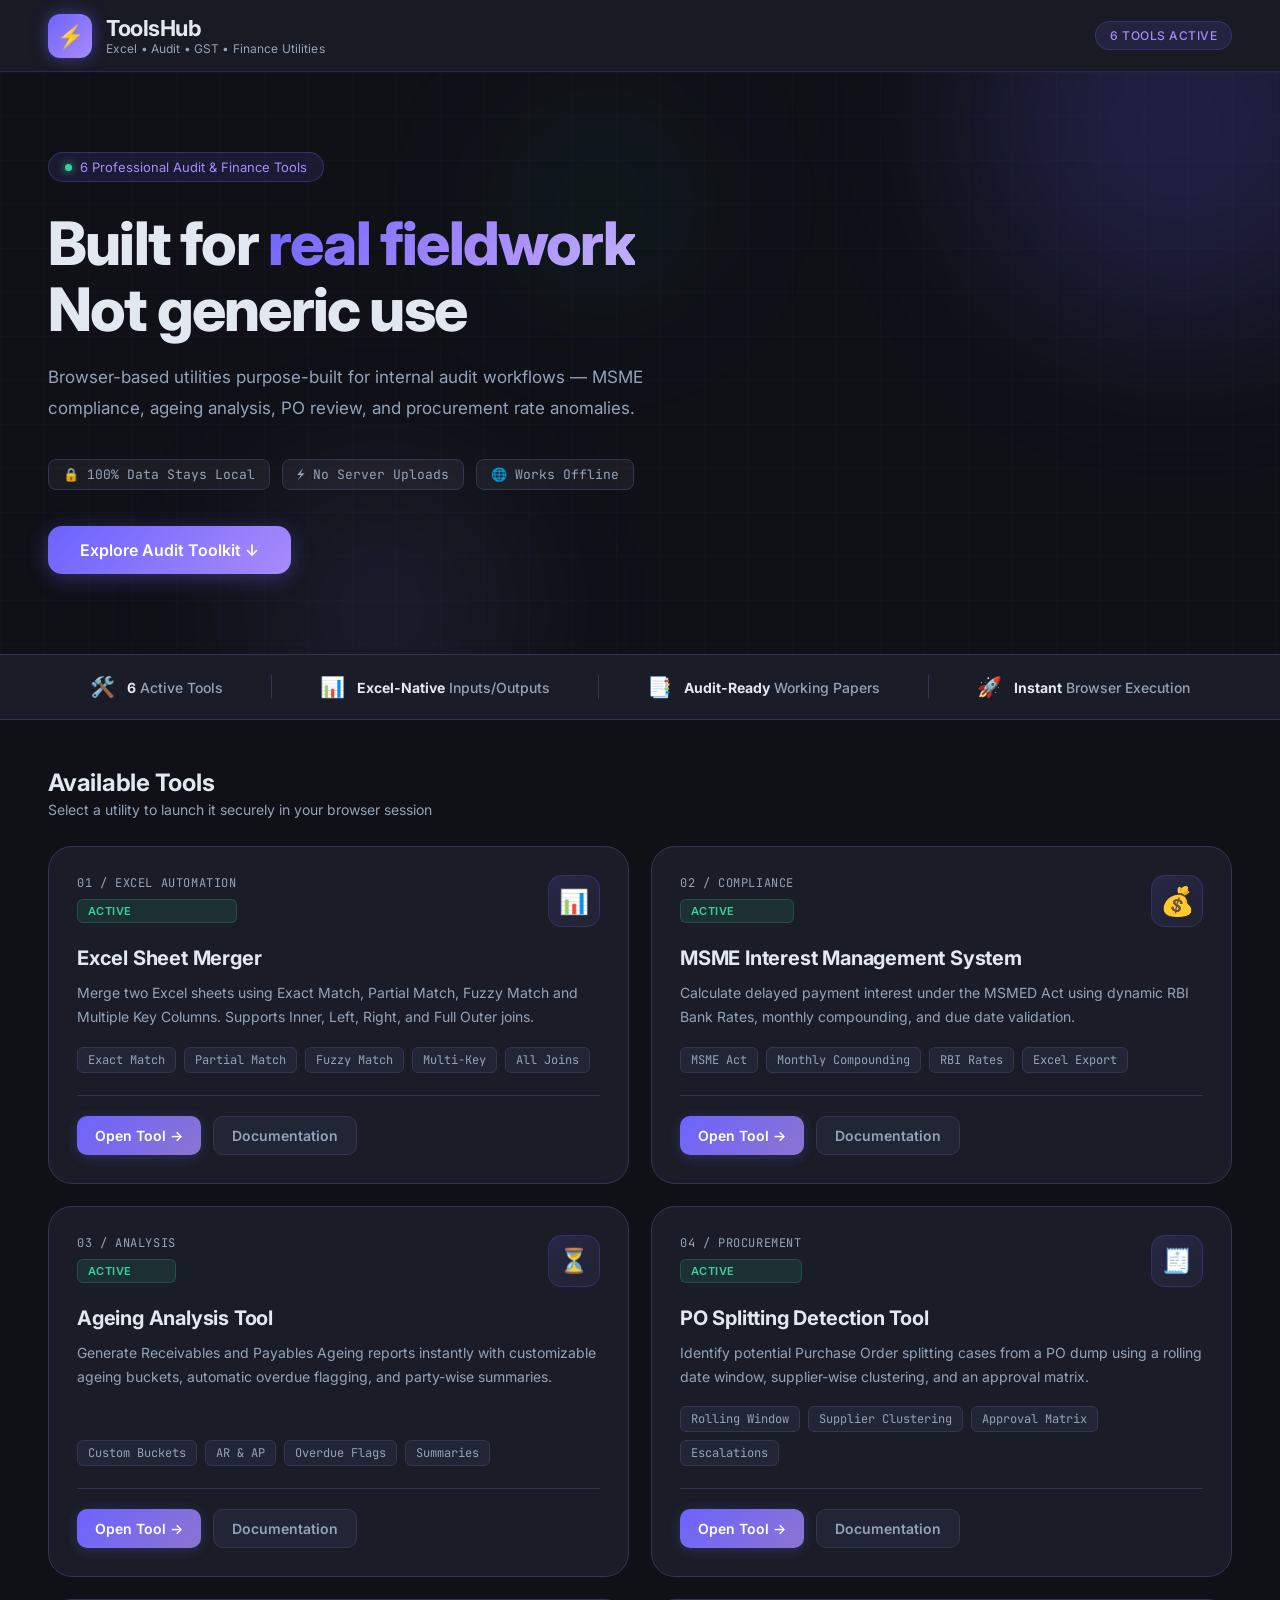
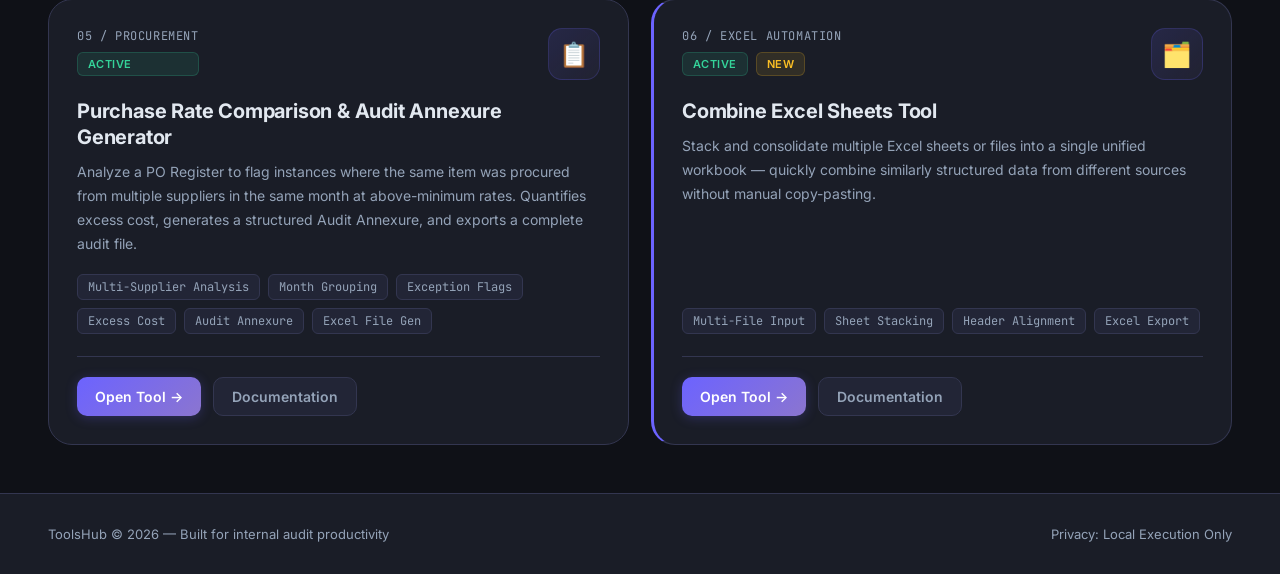
==== commit 12da73df: "Add files via upload" ====
--- a/index.html
+++ b/index.html
@@ -689,7 +689,7 @@
         </div>
 
         <!-- TOOL 6 (NEW) -->
-        <div class="tool-card tool-card--new" style="grid-column: 1 / -1;">
+        <div class="tool-card tool-card--new" <div class="tool-card tool-card--new">
             <div class="card-header">
                 <div class="card-meta">
                     <span class="tool-number">06 / EXCEL AUTOMATION</span>
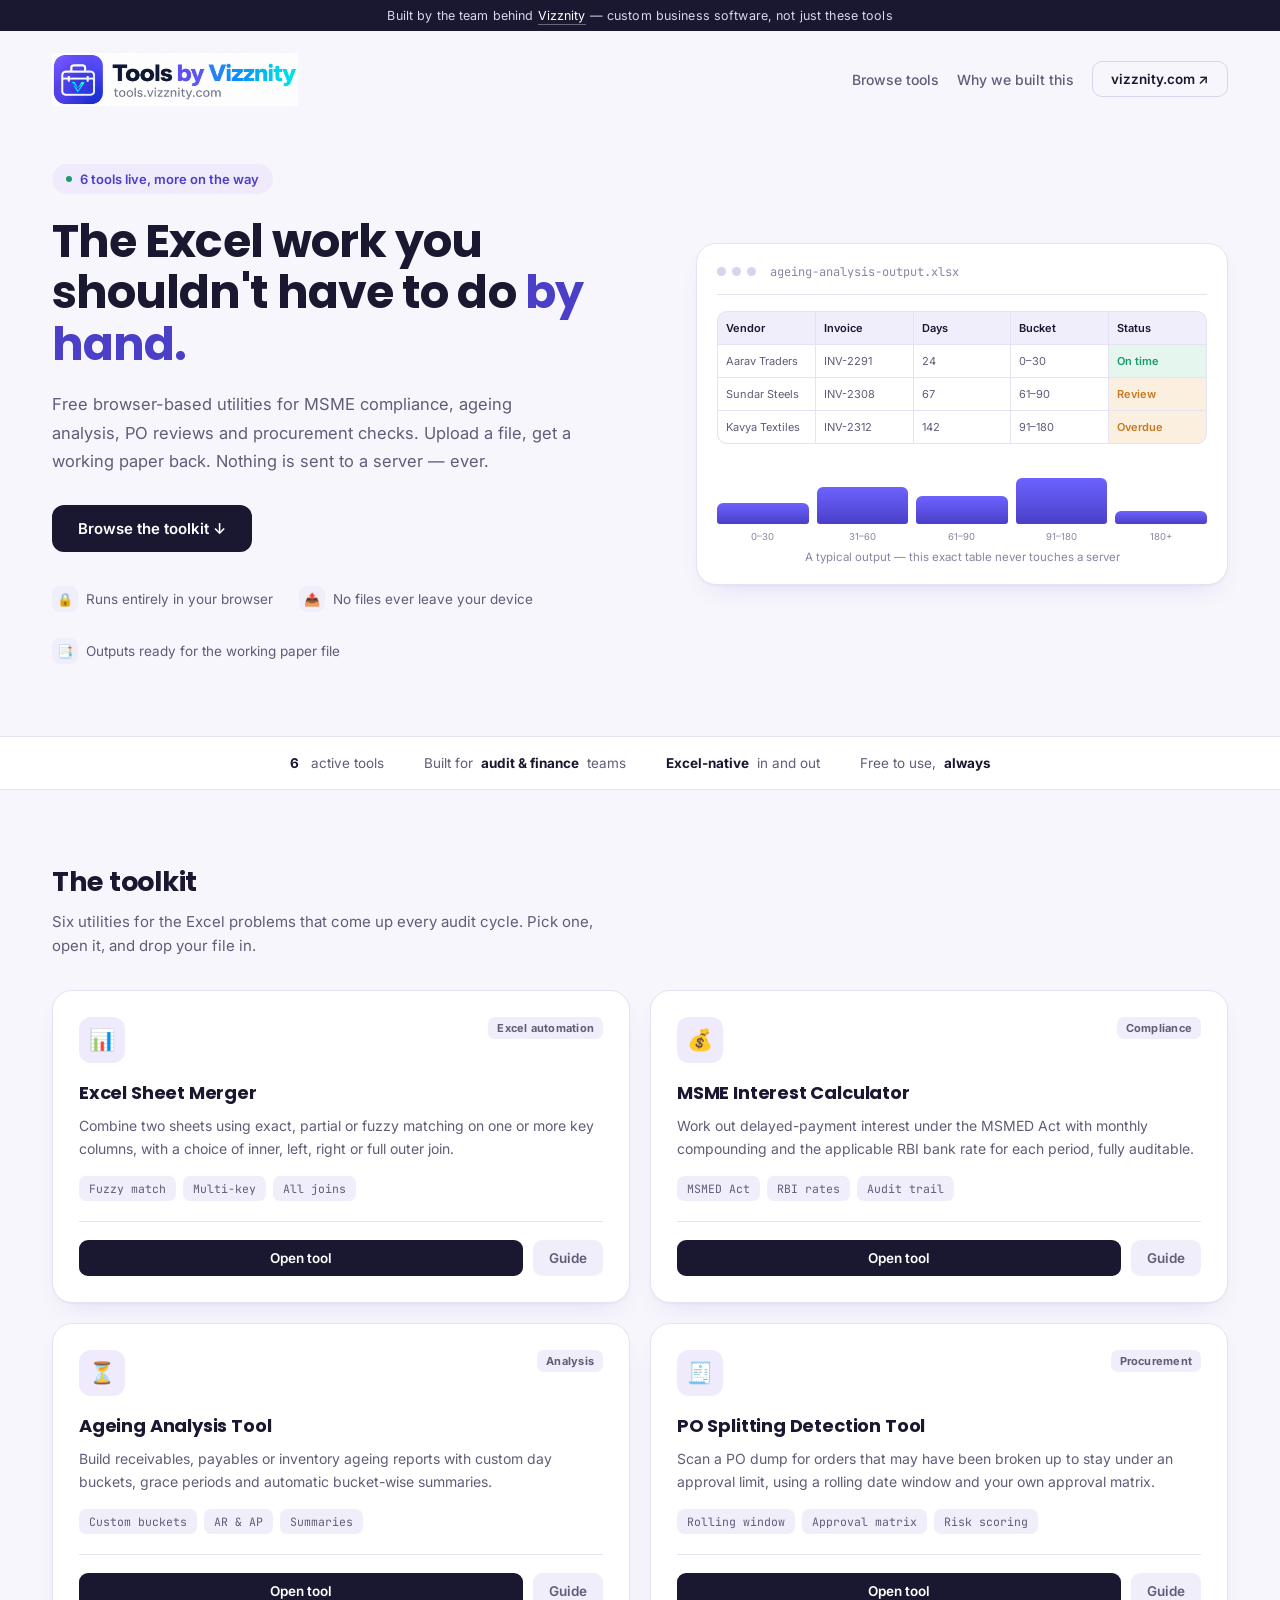
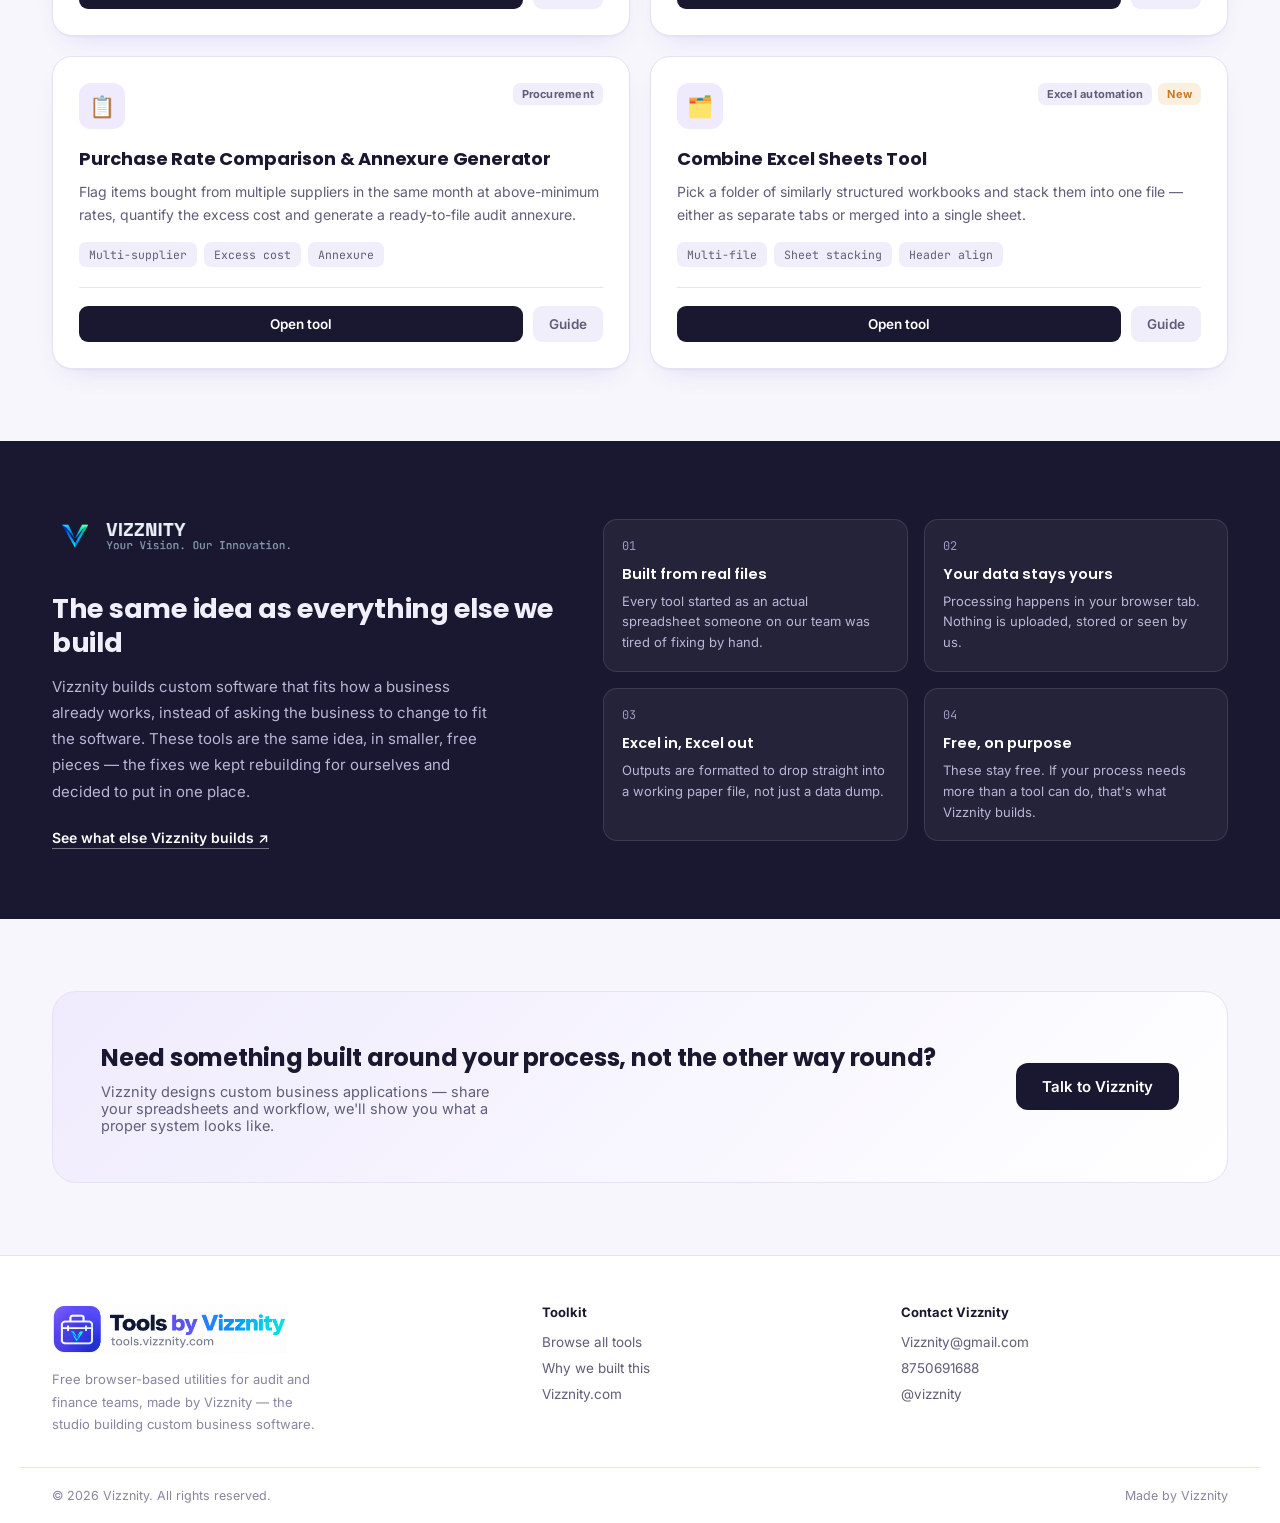
==== commit 5304ef30: "Add files via upload" ====
--- a/index.html
+++ b/index.html
@@ -3,723 +3,986 @@
 <head>
 <meta charset="UTF-8">
 <meta name="viewport" content="width=device-width, initial-scale=1.0">
-<title>ToolsHub — Audit & Finance Utilities</title>
-
-<link href="https://fonts.googleapis.com/css2?family=Inter:wght@300;400;500;600;700;800&family=JetBrains+Mono:wght@400;500&display=swap" rel="stylesheet">
+<title>Tools by Vizznity — Audit & Finance Utilities</title>
+    <link rel="icon" type="image/png" href="assets/tools-vizznity-icon-transparent.png">
+<meta name="description" content="Free browser-based Excel, audit and MSME compliance tools, built by Vizznity. Upload a file, get a working paper back — nothing leaves your browser.">
+
+<link rel="preconnect" href="https://fonts.googleapis.com">
+<link rel="preconnect" href="https://fonts.gstatic.com" crossorigin>
+<link href="https://fonts.googleapis.com/css2?family=Poppins:wght@500;600;700;800&family=Inter:wght@400;500;600;700&family=JetBrains+Mono:wght@500&display=swap" rel="stylesheet">
 
 <style>
-:root {
-    --bg: #0f1117;
-    --surface: #1a1d27;
-    --surface2: #222536;
-    --surface3: #2a2e42;
-    --border: #333650;
-    --accent: #6c63ff;
-    --accent2: #a78bfa;
-    --success: #34d399;
-    --warning: #fbbf24;
-    --danger: #f87171;
-    --text: #e2e8f0;
-    --text2: #94a3b8;
-}
-
-* { margin: 0; padding: 0; box-sizing: border-box; }
-
-body {
-    background: var(--bg);
-    color: var(--text);
-    font-family: 'Inter', 'Segoe UI', sans-serif;
-    overflow-x: hidden;
-    scroll-behavior: smooth;
-}
-
-/* HEADER */
-.header {
-    height: 72px;
-    background: rgba(26, 29, 39, 0.85);
-    backdrop-filter: blur(12px);
-    border-bottom: 1px solid rgba(108, 99, 255, 0.2);
-    display: flex;
-    align-items: center;
-    justify-content: space-between;
-    padding: 0 48px;
-    position: sticky;
-    top: 0;
-    z-index: 100;
-}
-
-.logo {
-    display: flex;
-    align-items: center;
-    gap: 14px;
-}
-
-.logo-icon {
-    width: 44px;
-    height: 44px;
-    border-radius: 12px;
-    background: linear-gradient(135deg, var(--accent), var(--accent2));
-    display: flex;
-    justify-content: center;
-    align-items: center;
-    font-size: 22px;
-    box-shadow: 0 0 16px rgba(108, 99, 255, .5);
-}
-
-.logo-text h1 {
-    font-size: 22px;
-    font-weight: 700;
-    letter-spacing: -0.02em;
-}
-
-.logo-text p {
-    color: var(--text2);
-    font-size: 12px;
-    letter-spacing: 0.01em;
-}
-
-.header-badge {
-    background: rgba(108, 99, 255, 0.12);
-    border: 1px solid rgba(108, 99, 255, 0.25);
-    color: var(--accent2);
-    padding: 6px 14px;
-    border-radius: 50px;
-    font-size: 12px;
-    font-weight: 500;
-    letter-spacing: 0.04em;
-}
-
-/* HERO */
-.hero {
-    position: relative;
-    padding: 80px 48px;
-    overflow: hidden;
-    border-bottom: 1px solid var(--border);
-}
-
-.hero-bg {
-    position: absolute;
-    inset: 0;
-    background: linear-gradient(135deg, #12101e 0%, #1a1040 50%, #0f1117 100%);
-    background-image: linear-gradient(rgba(108, 99, 255, 0.03) 1px, transparent 1px),
-    linear-gradient(90deg, rgba(108, 99, 255, 0.03) 1px, transparent 1px);
-    background-size: 44px 44px;
-    z-index: 0;
-}
-
-.orb {
-    position: absolute;
-    border-radius: 50%;
-    filter: blur(80px);
-    animation: drift 8s ease-in-out infinite alternate;
-}
-
-.orb-1 {
-    width: 400px;
-    height: 400px;
-    background: rgba(108, 99, 255, 0.18);
-    top: -150px;
-    right: -100px;
-    animation-delay: 0s;
-}
-
-.orb-2 {
-    width: 250px;
-    height: 250px;
-    background: rgba(167, 139, 250, 0.1);
-    bottom: -80px;
-    left: 20%;
-    animation-delay: 3s;
-}
-
-.orb-3 {
-    width: 180px;
-    height: 180px;
-    background: rgba(52, 211, 153, 0.07);
-    top: 40px;
-    left: 40%;
-    animation-delay: 5s;
-}
-
-@keyframes drift {
-    from { transform: translate(0, 0) scale(1); }
-    to { transform: translate(20px, -20px) scale(1.05); }
-}
-
-.hero-content {
-    position: relative;
-    z-index: 1;
-    max-width: 1400px;
-    margin: 0 auto;
-}
-
-.hero-pill {
-    display: inline-flex;
-    align-items: center;
-    gap: 8px;
-    background: rgba(108, 99, 255, 0.12);
-    border: 1px solid rgba(108, 99, 255, 0.3);
-    padding: 6px 16px;
-    border-radius: 50px;
-    font-size: 13px;
-    color: var(--accent2);
-    margin-bottom: 28px;
-}
-
-.hero-pill-dot {
-    width: 7px;
-    height: 7px;
-    border-radius: 50%;
-    background: var(--success);
-    box-shadow: 0 0 8px var(--success);
-    animation: pulse 2s ease-in-out infinite;
-}
-
-@keyframes pulse {
-    0%, 100% { opacity: 1; }
-    50% { opacity: 0.4; }
-}
-
-.hero h1 {
-    font-size: 60px;
-    font-weight: 800;
-    line-height: 1.1;
-    letter-spacing: -0.03em;
-    margin-bottom: 20px;
-}
-
-.hero h1 .accent-gradient {
-    background: linear-gradient(135deg, var(--accent) 0%, var(--accent2) 60%, #c4b5fd 100%);
-    -webkit-background-clip: text;
-    -webkit-text-fill-color: transparent;
-    background-clip: text;
-}
-
-.hero p {
-    color: var(--text2);
-    font-size: 17px;
-    line-height: 1.8;
-    max-width: 680px;
-    margin-bottom: 36px;
-}
-
-.hero-tags {
-    display: flex;
-    gap: 12px;
-    flex-wrap: wrap;
-    margin-bottom: 36px;
-}
-
-.hero-tag {
-    background: rgba(255,255,255,0.05);
-    border: 1px solid var(--border);
-    padding: 6px 14px;
-    border-radius: 8px;
-    font-size: 13px;
-    font-family: 'JetBrains Mono', monospace;
-    color: var(--text2);
-    display: flex;
-    align-items: center;
-    gap: 6px;
-}
-
-.btn-hero-primary {
-    padding: 14px 32px;
-    border-radius: 14px;
-    font-weight: 600;
-    font-size: 16px;
-    text-decoration: none;
-    transition: all 0.2s;
-    cursor: pointer;
-    border: none;
-    background: linear-gradient(135deg, var(--accent), var(--accent2));
-    color: white;
-    box-shadow: 0 4px 20px rgba(108, 99, 255, 0.35);
-    display: inline-block;
-}
-
-.btn-hero-primary:hover {
-    box-shadow: 0 6px 30px rgba(108, 99, 255, 0.5);
-    transform: translateY(-1px);
-}
-
-/* STATS STRIP */
-.stats-strip {
-    background: var(--surface);
-    border-bottom: 1px solid var(--border);
-    padding: 20px 48px;
-    display: flex;
-    gap: 48px;
-    align-items: center;
-    justify-content: center;
-    flex-wrap: wrap;
-}
-
-.stat-item {
-    display: flex;
-    align-items: center;
-    gap: 12px;
-}
-
-.stat-item-icon {
-    font-size: 20px;
-}
-
-.stat-item-text {
-    font-size: 14px;
-    color: var(--text2);
-    font-weight: 500;
-}
-
-.stat-item-text strong {
-    color: var(--text);
-    font-weight: 700;
-}
-
-.stat-divider {
-    width: 1px;
-    height: 24px;
-    background: var(--border);
-}
-
-/* MAIN CONTENT */
-.content {
-    max-width: 1400px;
-    margin: 0 auto;
-    padding: 48px;
-}
-
-.section-header {
-    display: flex;
-    align-items: center;
-    justify-content: space-between;
-    margin-bottom: 28px;
-}
-
-.section-header-left h2 {
-    font-size: 24px;
-    font-weight: 700;
-    letter-spacing: -0.01em;
-}
-
-.section-header-left p {
-    color: var(--text2);
-    font-size: 14px;
-    margin-top: 4px;
-}
-
-.tools-grid {
-    display: grid;
-    grid-template-columns: repeat(2, 1fr);
-    gap: 22px;
-}
-
-.tool-card {
-    position: relative;
-    background: var(--surface);
-    border: 1px solid var(--border);
-    border-radius: 24px;
-    padding: 28px;
-    transition: all 0.3s ease;
-    overflow: hidden;
-    display: flex;
-    flex-direction: column;
-}
-
-.tool-card::before {
-    content: '';
-    position: absolute;
-    inset: 0;
-    border-radius: 24px;
-    background: linear-gradient(135deg, rgba(108, 99, 255, 0.08), rgba(167, 139, 250, 0.04));
-    opacity: 0;
-    transition: opacity 0.3s;
-    pointer-events: none;
-}
-
-.tool-card:hover {
-    border-color: rgba(108, 99, 255, 0.4);
-    transform: translateY(-3px);
-    box-shadow: 0 12px 40px rgba(108, 99, 255, 0.12);
-}
-
-.tool-card:hover::before { opacity: 1; }
-
-.tool-card--new {
-    border-left: 3px solid var(--accent);
-}
-
-.card-header {
-    display: flex;
-    align-items: flex-start;
-    justify-content: space-between;
-    margin-bottom: 18px;
-}
-
-.card-meta {
-    display: flex;
-    flex-direction: column;
-    gap: 8px;
-}
-
-.tool-number {
-    font-family: 'JetBrains Mono', monospace;
-    font-size: 12px;
-    color: var(--text2);
-    letter-spacing: 0.05em;
-}
-
-.badge {
-    display: inline-flex;
-    align-items: center;
-    padding: 4px 10px;
-    border-radius: 6px;
-    font-size: 11px;
-    font-weight: 600;
-    letter-spacing: 0.04em;
-    background: var(--surface2);
-    color: var(--text2);
-    border: 1px solid var(--border);
-}
-
-.badge-active {
-    background: rgba(52, 211, 153, 0.1);
-    color: var(--success);
-    border-color: rgba(52, 211, 153, 0.2);
-}
-
-.badge-new {
-    background: rgba(251, 191, 36, 0.1);
-    color: var(--warning);
-    border-color: rgba(251, 191, 36, 0.2);
-}
-
-.tool-icon {
-    width: 52px;
-    height: 52px;
-    border-radius: 14px;
-    background: linear-gradient(135deg, rgba(108, 99, 255, 0.15), rgba(167, 139, 250, 0.05));
-    border: 1px solid rgba(108, 99, 255, 0.2);
-    display: flex;
-    justify-content: center;
-    align-items: center;
-    font-size: 24px;
-    flex-shrink: 0;
-}
-
-.tool-title {
-    font-size: 20px;
-    font-weight: 700;
-    letter-spacing: -0.01em;
-    line-height: 1.3;
-    margin-bottom: 10px;
-}
-
-.tool-desc {
-    color: var(--text2);
-    line-height: 1.7;
-    font-size: 14px;
-    margin-bottom: 18px;
-    flex-grow: 1;
-}
-
-.features {
-    display: flex;
-    flex-wrap: wrap;
-    gap: 8px;
-    margin-bottom: 22px;
-}
-
-.feature {
-    background: var(--surface2);
-    border: 1px solid var(--border);
-    padding: 4px 10px;
-    border-radius: 6px;
-    font-size: 12px;
-    color: var(--text2);
-    font-family: 'JetBrains Mono', monospace;
-}
-
-.card-footer {
-    display: flex;
-    gap: 12px;
-    border-top: 1px solid var(--border);
-    padding-top: 20px;
-    margin-top: auto;
-}
-
-.btn {
-    text-decoration: none;
-    padding: 10px 18px;
-    border-radius: 10px;
-    font-weight: 600;
-    font-size: 14px;
-    transition: all 0.2s;
-    display: inline-flex;
-    align-items: center;
-    justify-content: center;
-}
-
-.btn-primary {
-    background: linear-gradient(135deg, var(--accent), rgba(167, 139, 250, 0.8));
-    color: white;
-    box-shadow: 0 2px 12px rgba(108, 99, 255, 0.25);
-}
-
-.btn-primary:hover {
-    box-shadow: 0 4px 20px rgba(108, 99, 255, 0.4);
-    transform: translateY(-1px);
-}
-
-.btn-secondary {
-    background: var(--surface2);
-    border: 1px solid var(--border);
-    color: var(--text2);
-}
-
-.btn-secondary:hover {
-    border-color: var(--text);
-    color: var(--text);
-}
-
-/* FOOTER */
-.footer {
-    border-top: 1px solid var(--border);
-    padding: 32px 48px;
-    display: flex;
-    align-items: center;
-    justify-content: space-between;
-    color: var(--text2);
-    font-size: 13px;
-    background: var(--surface);
-}
-
-.footer-links {
-    display: flex;
-    gap: 24px;
-}
-
-.footer-links a {
-    color: var(--text2);
-    text-decoration: none;
-    transition: color 0.2s;
-}
-
-.footer-links a:hover {
-    color: var(--accent2);
-}
-
-/* RESPONSIVE */
-@media (max-width: 1100px) {
-    .tools-grid { grid-template-columns: 1fr; }
-    .stats-strip { gap: 24px; padding: 20px; }
-}
-
-@media (max-width: 768px) {
-    .header { padding: 0 20px; }
-    .hero { padding: 56px 20px; }
-    .hero h1 { font-size: 38px; }
-    .stats-strip { flex-direction: column; align-items: flex-start; }
-    .stat-divider { display: none; }
-    .content { padding: 28px 20px; }
-    .footer { flex-direction: column; gap: 16px; text-align: center; }
+
+:root{
+    --bg:#f7f6fc;
+    --surface:#ffffff;
+    --surface-alt:#f1eefb;
+    --border:#e6e2f5;
+    --border-strong:#d9d3f0;
+    --ink:#191830;
+    --ink-soft:#5f5d78;
+    --ink-faint:#8886a0;
+    --accent:#6c63ff;
+    --accent-deep:#4b3fc7;
+    --accent-soft:#efebfd;
+    --success:#1c9a6c;
+    --success-soft:#e4f6ee;
+    --amber:#c8791f;
+    --amber-soft:#fbf0e0;
+    --radius-lg:20px;
+    --radius-md:14px;
+    --shadow-card:0 1px 2px rgba(25,24,48,.04), 0 12px 28px -14px rgba(76,63,199,.18);
+    --shadow-card-hover:0 1px 2px rgba(25,24,48,.05), 0 22px 40px -16px rgba(76,63,199,.28);
+}
+
+*{ box-sizing:border-box; }
+
+html{ scroll-behavior:smooth; }
+
+body{
+    margin:0;
+    background:var(--bg);
+    color:var(--ink);
+    font-family:'Inter', 'Segoe UI', sans-serif;
+    -webkit-font-smoothing:antialiased;
+}
+
+h1,h2,h3,.brand-word{ font-family:'Poppins','Inter',sans-serif; }
+
+a{ color:inherit; }
+
+img{ max-width:100%; display:block; }
+
+/* ============ TOP RIBBON ============ */
+.ribbon{
+    background:var(--ink);
+    color:#d8d5ec;
+    font-size:12.5px;
+    text-align:center;
+    padding:8px 16px;
+    letter-spacing:.01em;
+}
+
+.ribbon a{
+    color:#fff;
+    text-decoration:none;
+    border-bottom:1px solid rgba(255,255,255,.35);
+    padding-bottom:1px;
+}
+
+.ribbon a:hover{ border-color:#fff; }
+
+/* ============ HEADER ============ */
+.header{
+    max-width:1240px;
+    margin:0 auto;
+    display:flex;
+    align-items:center;
+    justify-content:space-between;
+    padding:22px 32px;
+}
+
+.brand{
+    display:flex;
+    align-items:center;
+    text-decoration:none;
+    color:var(--ink);
+}
+
+.brand-logo{
+    width:246px;
+    height:auto;
+    display:block;
+}
+
+.footer-brand .brand-logo{
+    width:235px;
+}
+
+.philosophy-brand-icon{
+    width:270px;
+    height:auto;
+    object-fit:contain;
+    display:block;
+    margin-bottom:24px;
+}
+
+.header-cta{
+    display:flex;
+    align-items:center;
+    gap:18px;
+    font-size:14px;
+}
+
+.header-link{
+    text-decoration:none;
+    color:var(--ink-soft);
+    font-weight:500;
+}
+
+.header-link:hover{ color:var(--accent-deep); }
+
+.btn-outline{
+    border:1px solid var(--border-strong);
+    padding:9px 18px;
+    border-radius:10px;
+    text-decoration:none;
+    color:var(--ink);
+    font-weight:600;
+    font-size:13.5px;
+    transition:border-color .15s, color .15s;
+}
+
+.btn-outline:hover{ border-color:var(--accent); color:var(--accent-deep); }
+
+/* ============ HERO ============ */
+.hero{
+    max-width:1240px;
+    margin:0 auto;
+    padding:36px 32px 72px;
+    display:grid;
+    grid-template-columns:1.05fr 0.95fr;
+    gap:56px;
+    align-items:center;
+}
+
+.hero-eyebrow{
+    display:inline-flex;
+    align-items:center;
+    gap:8px;
+    background:var(--accent-soft);
+    color:var(--accent-deep);
+    padding:7px 14px;
+    border-radius:100px;
+    font-size:13px;
+    font-weight:600;
+    margin-bottom:22px;
+}
+
+.hero-eyebrow .dot{
+    width:6px; height:6px; border-radius:50%;
+    background:var(--success);
+}
+
+.hero h1{
+    font-size:46px;
+    line-height:1.12;
+    font-weight:700;
+    letter-spacing:-0.02em;
+    margin:0 0 20px;
+}
+
+.hero h1 em{
+    font-style:normal;
+    color:var(--accent-deep);
+}
+
+.hero p.lead{
+    font-size:16.5px;
+    line-height:1.7;
+    color:var(--ink-soft);
+    max-width:520px;
+    margin:0 0 30px;
+}
+
+.hero-actions{
+    display:flex;
+    gap:14px;
+    flex-wrap:wrap;
+    margin-bottom:34px;
+}
+
+.btn-primary{
+    background:var(--ink);
+    color:#fff;
+    text-decoration:none;
+    padding:14px 26px;
+    border-radius:12px;
+    font-weight:600;
+    font-size:15px;
+    display:inline-flex;
+    align-items:center;
+    gap:8px;
+    transition:background .15s, transform .15s;
+}
+
+.btn-primary:hover{ background:var(--accent-deep); transform:translateY(-1px); }
+
+.hero-facts{
+    display:flex;
+    gap:26px;
+    flex-wrap:wrap;
+}
+
+.hero-fact{
+    font-size:13.5px;
+    color:var(--ink-soft);
+    display:flex;
+    align-items:center;
+    gap:8px;
+}
+
+.hero-fact .ico{
+    width:26px; height:26px;
+    border-radius:8px;
+    background:var(--surface-alt);
+    display:flex; align-items:center; justify-content:center;
+    font-size:13px;
+    flex-shrink:0;
+}
+
+/* hero visual: mock sheet card */
+.hero-visual{
+    background:var(--surface);
+    border:1px solid var(--border);
+    border-radius:var(--radius-lg);
+    box-shadow:var(--shadow-card);
+    padding:20px;
+    position:relative;
+}
+
+.mock-topbar{
+    display:flex;
+    align-items:center;
+    gap:6px;
+    padding-bottom:14px;
+    margin-bottom:16px;
+    border-bottom:1px solid var(--border);
+}
+
+.mock-dot{ width:9px; height:9px; border-radius:50%; background:var(--border-strong); }
+
+.mock-title{
+    margin-left:8px;
+    font-size:12px;
+    color:var(--ink-faint);
+    font-family:'JetBrains Mono',monospace;
+}
+
+.mock-grid{
+    display:grid;
+    grid-template-columns:repeat(5,1fr);
+    gap:1px;
+    background:var(--border);
+    border:1px solid var(--border);
+    border-radius:10px;
+    overflow:hidden;
+    margin-bottom:16px;
+}
+
+.mock-cell{
+    background:var(--surface);
+    padding:9px 8px;
+    font-size:11px;
+    color:var(--ink-soft);
+    min-height:14px;
+}
+
+.mock-cell.head{
+    background:var(--surface-alt);
+    font-weight:600;
+    color:var(--ink);
+}
+
+.mock-cell.flag{
+    background:var(--amber-soft);
+    color:var(--amber);
+    font-weight:600;
+}
+
+.mock-cell.ok{
+    background:var(--success-soft);
+    color:var(--success);
+    font-weight:600;
+}
+
+.mock-buckets{
+    display:flex;
+    align-items:flex-end;
+    gap:8px;
+    height:64px;
+}
+
+.mock-bar{
+    flex:1;
+    background:linear-gradient(180deg, var(--accent), var(--accent-deep));
+    border-radius:6px 6px 3px 3px;
+    position:relative;
+}
+
+.mock-bar span{
+    position:absolute;
+    bottom:-18px;
+    left:50%;
+    transform:translateX(-50%);
+    font-size:9.5px;
+    color:var(--ink-faint);
+    white-space:nowrap;
+}
+
+.hero-visual-caption{
+    margin-top:26px;
+    font-size:11.5px;
+    color:var(--ink-faint);
+    text-align:center;
+}
+
+/* ============ STRIP ============ */
+.strip{
+    background:var(--surface);
+    border-top:1px solid var(--border);
+    border-bottom:1px solid var(--border);
+}
+
+.strip-inner{
+    max-width:1240px;
+    margin:0 auto;
+    padding:18px 32px;
+    display:flex;
+    gap:40px;
+    justify-content:center;
+    flex-wrap:wrap;
+}
+
+.strip-item{
+    font-size:13.5px;
+    color:var(--ink-soft);
+    display:flex;
+    align-items:center;
+    gap:8px;
+}
+
+.strip-item strong{ color:var(--ink); }
+
+/* ============ TOOLS ============ */
+.section{
+    max-width:1240px;
+    margin:0 auto;
+    padding:72px 32px;
+}
+
+.section-head{
+    margin-bottom:32px;
+    max-width:560px;
+}
+
+.section-head h2{
+    font-size:27px;
+    font-weight:700;
+    letter-spacing:-0.01em;
+    margin:0 0 8px;
+}
+
+.section-head p{
+    color:var(--ink-soft);
+    font-size:15px;
+    line-height:1.6;
+    margin:0;
+}
+
+.tools-grid{
+    display:grid;
+    grid-template-columns:repeat(2, 1fr);
+    gap:20px;
+}
+
+.tool-card{
+    background:var(--surface);
+    border:1px solid var(--border);
+    border-radius:var(--radius-lg);
+    padding:26px;
+    display:flex;
+    flex-direction:column;
+    box-shadow:var(--shadow-card);
+    transition:box-shadow .2s, transform .2s, border-color .2s;
+}
+
+.tool-card:hover{
+    box-shadow:var(--shadow-card-hover);
+    transform:translateY(-2px);
+    border-color:var(--border-strong);
+}
+
+.tool-card-top{
+    display:flex;
+    align-items:flex-start;
+    justify-content:space-between;
+    margin-bottom:16px;
+}
+
+.tool-icon{
+    width:46px;
+    height:46px;
+    border-radius:12px;
+    background:var(--accent-soft);
+    display:flex;
+    align-items:center;
+    justify-content:center;
+    font-size:21px;
+    flex-shrink:0;
+}
+
+.tool-badges{ display:flex; gap:6px; }
+
+.badge{
+    font-size:11px;
+    font-weight:700;
+    padding:4px 9px;
+    border-radius:7px;
+    letter-spacing:.02em;
+}
+
+.badge-cat{
+    background:var(--surface-alt);
+    color:var(--ink-soft);
+}
+
+.badge-new{
+    background:var(--amber-soft);
+    color:var(--amber);
+}
+
+.tool-title{
+    font-size:18px;
+    font-weight:700;
+    letter-spacing:-0.01em;
+    margin-bottom:8px;
+    font-family:'Poppins',sans-serif;
+}
+
+.tool-desc{
+    color:var(--ink-soft);
+    font-size:14px;
+    line-height:1.65;
+    margin-bottom:16px;
+    flex-grow:1;
+}
+
+.tool-tags{
+    display:flex;
+    flex-wrap:wrap;
+    gap:7px;
+    margin-bottom:20px;
+}
+
+.tag{
+    background:var(--surface-alt);
+    color:var(--ink-soft);
+    font-size:11.5px;
+    padding:5px 10px;
+    border-radius:7px;
+    font-family:'JetBrains Mono',monospace;
+}
+
+.tool-actions{
+    display:flex;
+    gap:10px;
+    border-top:1px solid var(--border);
+    padding-top:18px;
+    margin-top:auto;
+}
+
+.btn-open{
+    background:var(--ink);
+    color:#fff;
+    text-decoration:none;
+    padding:10px 16px;
+    border-radius:9px;
+    font-weight:600;
+    font-size:13.5px;
+    flex:1;
+    text-align:center;
+    transition:background .15s;
+}
+
+.btn-open:hover{ background:var(--accent-deep); }
+
+.btn-docs{
+    background:var(--surface-alt);
+    color:var(--ink-soft);
+    text-decoration:none;
+    padding:10px 16px;
+    border-radius:9px;
+    font-weight:600;
+    font-size:13.5px;
+    text-align:center;
+    transition:background .15s, color .15s;
+}
+
+.btn-docs:hover{ background:var(--accent-soft); color:var(--accent-deep); }
+
+/* ============ PHILOSOPHY ============ */
+.philosophy{
+    background:var(--ink);
+    color:#f1effc;
+    overflow:hidden;
+}
+
+.philosophy-inner{
+    max-width:1240px;
+    margin:0 auto;
+    padding:72px 32px;
+    display:grid;
+    grid-template-columns:minmax(0, 0.9fr) minmax(0, 1.1fr);
+    gap:40px;
+    align-items:center;
+}
+
+.philosophy-mark{
+    width:52px; height:52px;
+    border-radius:14px;
+    background:linear-gradient(135deg, var(--accent), var(--accent-deep));
+    display:flex; align-items:center; justify-content:center;
+    font-weight:700; font-size:22px; color:#fff;
+    margin-bottom:22px;
+}
+
+.philosophy h2{
+    font-size:27px;
+    font-weight:700;
+    line-height:1.25;
+    letter-spacing:-0.01em;
+    margin:0 0 14px;
+    max-width:520px;
+}
+
+.philosophy p{
+    color:#b9b6d6;
+    font-size:15px;
+    line-height:1.75;
+    margin:0 0 22px;
+    max-width:440px;
+}
+
+.philosophy-link{
+    color:#fff;
+    text-decoration:none;
+    font-weight:600;
+    font-size:14px;
+    border-bottom:1px solid rgba(255,255,255,.4);
+    padding-bottom:2px;
+}
+
+.philosophy-link:hover{ border-color:#fff; }
+
+.philosophy-list{
+    display:grid;
+    grid-template-columns:repeat(2, minmax(0, 1fr));
+    gap:16px;
+    min-width:0;
+}
+
+.philosophy-list-item{
+    background:rgba(255,255,255,.05);
+    border:1px solid rgba(255,255,255,.1);
+    border-radius:14px;
+    padding:18px;
+    min-width:0;
+    overflow:hidden;
+}
+
+.philosophy-list-item .num{
+    font-family:'JetBrains Mono',monospace;
+    font-size:12px;
+    color:#9d99c4;
+    margin-bottom:10px;
+}
+
+.philosophy-list-item h3{
+    font-size:14.5px;
+    font-weight:600;
+    margin:0 0 6px;
+    color:#fff;
+}
+
+.philosophy-list-item p{
+    font-size:13px;
+    color:#b9b6d6;
+    line-height:1.6;
+    margin:0;
+}
+
+/* ============ CTA ============ */
+.cta{
+    max-width:1240px;
+    margin:0 auto;
+    padding:72px 32px;
+}
+
+.cta-card{
+    background:linear-gradient(135deg, var(--accent-soft), #fff);
+    border:1px solid var(--border);
+    border-radius:24px;
+    padding:48px;
+    display:flex;
+    align-items:center;
+    justify-content:space-between;
+    gap:32px;
+    flex-wrap:wrap;
+}
+
+.cta-card h2{
+    font-size:24px;
+    font-weight:700;
+    letter-spacing:-0.01em;
+    margin:0 0 8px;
+}
+
+.cta-card p{
+    color:var(--ink-soft);
+    font-size:14.5px;
+    margin:0;
+    max-width:420px;
+}
+
+/* ============ FOOTER ============ */
+.footer{
+    border-top:1px solid var(--border);
+    background:var(--surface);
+}
+
+.footer-inner{
+    max-width:1240px;
+    margin:0 auto;
+    padding:48px 32px 32px;
+    display:grid;
+    grid-template-columns:1.4fr 1fr 1fr;
+    gap:32px;
+}
+
+.footer-brand p{
+    color:var(--ink-faint);
+    font-size:13px;
+    line-height:1.7;
+    margin:14px 0 0;
+    max-width:280px;
+}
+
+.footer-col h4{
+    font-size:13px;
+    font-weight:700;
+    margin:0 0 14px;
+    color:var(--ink);
+}
+
+.footer-col a{
+    display:block;
+    color:var(--ink-soft);
+    text-decoration:none;
+    font-size:13.5px;
+    margin-bottom:10px;
+}
+
+.footer-col a:hover{ color:var(--accent-deep); }
+
+.footer-bottom{
+    border-top:1px solid var(--border);
+    padding:20px 32px;
+    max-width:1240px;
+    margin:0 auto;
+    display:flex;
+    justify-content:space-between;
+    align-items:center;
+    font-size:12.5px;
+    color:var(--ink-faint);
+    flex-wrap:wrap;
+    gap:10px;
+}
+
+/* ============ RESPONSIVE ============ */
+@media (max-width:960px){
+    .hero{ grid-template-columns:1fr; padding-bottom:48px; }
+    .hero h1{ font-size:36px; }
+    .hero-visual{ order:-1; }
+    .tools-grid{ grid-template-columns:1fr; }
+    .philosophy-inner{ grid-template-columns:1fr; }
+    .philosophy-list{ grid-template-columns:1fr; }
+    .footer-inner{ grid-template-columns:1fr; }
+    .cta-card{ flex-direction:column; align-items:flex-start; }
+}
+
+@media (max-width:560px){
+    .philosophy-brand-icon{ width:220px; }
+    .brand-logo{ width:205px; }
+    .footer-brand .brand-logo{ width:210px; }
+
+    .header{ padding:18px 20px; }
+    .header-link{ display:none; }
+    .hero{ padding:24px 20px 40px; }
+    .section{ padding:52px 20px; }
+    .strip-inner{ padding:16px 20px; gap:20px; }
+    .cta-card{ padding:32px 24px; }
 }
 </style>
 </head>
 <body>
 
+<div class="ribbon">
+    Built by the team behind <a href="https://vizznity.com" target="_blank" rel="noopener">Vizznity</a> — custom business software, not just these tools
+</div>
+
 <div class="header">
-    <div class="logo">
-        <div class="logo-icon">⚡</div>
-        <div class="logo-text">
-            <h1>ToolsHub</h1>
-            <p>Excel • Audit • GST • Finance Utilities</p>
-        </div>
-    </div>
-    <div class="header-badge">6 TOOLS ACTIVE</div>
-</div>
-
-<div class="hero">
-    <div class="hero-bg"></div>
-    <div class="orb orb-1"></div>
-    <div class="orb orb-2"></div>
-    <div class="orb orb-3"></div>
-
-    <div class="hero-content">
-        <div class="hero-pill">
-            <div class="hero-pill-dot"></div>
-            6 Professional Audit & Finance Tools
-        </div>
-
-        <h1>Built for <span class="accent-gradient">real fieldwork</span><br>Not generic use</h1>
-
-        <p>
-            Browser-based utilities purpose-built for internal audit workflows —
-            MSME compliance, ageing analysis, PO review, and procurement rate anomalies.
-        </p>
-
-        <div class="hero-tags">
-            <div class="hero-tag">🔒 100% Data Stays Local</div>
-            <div class="hero-tag">⚡ No Server Uploads</div>
-            <div class="hero-tag">🌐 Works Offline</div>
-        </div>
-
-        <a href="#tools" class="btn-hero-primary">Explore Audit Toolkit ↓</a>
+    <a href="#" class="brand" aria-label="Tools by Vizznity">
+        <img class="brand-logo" src="assets/tools-by-vizznity.png" alt="Tools by Vizznity — tools.vizznity.com">
+    </a>
+    <div class="header-cta">
+        <a href="#tools" class="header-link">Browse tools</a>
+        <a href="#philosophy" class="header-link">Why we built this</a>
+        <a href="https://vizznity.com" target="_blank" rel="noopener" class="btn-outline">vizznity.com ↗</a>
     </div>
 </div>
 
-<div class="stats-strip">
-    <div class="stat-item"><span class="stat-item-icon">🛠️</span><span class="stat-item-text"><strong>6</strong> Active Tools</span></div>
-    <div class="stat-divider"></div>
-    <div class="stat-item"><span class="stat-item-icon">📊</span><span class="stat-item-text"><strong>Excel-Native</strong> Inputs/Outputs</span></div>
-    <div class="stat-divider"></div>
-    <div class="stat-item"><span class="stat-item-icon">📑</span><span class="stat-item-text"><strong>Audit-Ready</strong> Working Papers</span></div>
-    <div class="stat-divider"></div>
-    <div class="stat-item"><span class="stat-item-icon">🚀</span><span class="stat-item-text"><strong>Instant</strong> Browser Execution</span></div>
-</div>
-
-<div class="content" id="tools">
-    <div class="section-header">
-        <div class="section-header-left">
-            <h2>Available Tools</h2>
-            <p>Select a utility to launch it securely in your browser session</p>
+<div class="hero">
+    <div class="hero-copy">
+        <div class="hero-eyebrow"><span class="dot"></span> 6 tools live, more on the way</div>
+        <h1>The Excel work you shouldn't have to do <em>by hand.</em></h1>
+        <p class="lead">
+            Free browser-based utilities for MSME compliance, ageing analysis, PO reviews and procurement checks.
+            Upload a file, get a working paper back. Nothing is sent to a server — ever.
+        </p>
+        <div class="hero-actions">
+            <a href="#tools" class="btn-primary">Browse the toolkit ↓</a>
+        </div>
+        <div class="hero-facts">
+            <div class="hero-fact"><span class="ico">🔒</span> Runs entirely in your browser</div>
+            <div class="hero-fact"><span class="ico">📤</span> No files ever leave your device</div>
+            <div class="hero-fact"><span class="ico">📑</span> Outputs ready for the working paper file</div>
         </div>
     </div>
 
-    <div class="tools-grid">
-
-        <!-- TOOL 1 -->
-        <div class="tool-card">
-            <div class="card-header">
-                <div class="card-meta">
-                    <span class="tool-number">01 / EXCEL AUTOMATION</span>
-                    <span class="badge badge-active">ACTIVE</span>
-                </div>
-                <div class="tool-icon">📊</div>
-            </div>
-            <div class="tool-title">Excel Sheet Merger</div>
-            <div class="tool-desc">Merge two Excel sheets using Exact Match, Partial Match, Fuzzy Match and Multiple Key Columns. Supports Inner, Left, Right, and Full Outer joins.</div>
-            <div class="features">
-                <div class="feature">Exact Match</div><div class="feature">Partial Match</div><div class="feature">Fuzzy Match</div><div class="feature">Multi-Key</div><div class="feature">All Joins</div>
-            </div>
-            <div class="card-footer">
-                <a href="tools/excel-merger.html" class="btn btn-primary">Open Tool →</a>
-                <a href="docs/excel-merger-guide.html" class="btn btn-secondary">Documentation</a>
-            </div>
-        </div>
-
-        <!-- TOOL 2 -->
-        <div class="tool-card">
-            <div class="card-header">
-                <div class="card-meta">
-                    <span class="tool-number">02 / COMPLIANCE</span>
-                    <span class="badge badge-active">ACTIVE</span>
-                </div>
-                <div class="tool-icon" style="color:var(--accent2); font-weight:700; font-size:28px;">💰</div>
-            </div>
-            <div class="tool-title">MSME Interest Management System</div>
-            <div class="tool-desc">Calculate delayed payment interest under the MSMED Act using dynamic RBI Bank Rates, monthly compounding, and due date validation.</div>
-            <div class="features">
-                <div class="feature">MSME Act</div><div class="feature">Monthly Compounding</div><div class="feature">RBI Rates</div><div class="feature">Excel Export</div>
-            </div>
-            <div class="card-footer">
-                <a href="tools/msme-interest-calculator.html" class="btn btn-primary">Open Tool →</a>
-                <a href="docs/msme-interest-calculator-guide.html" class="btn btn-secondary">Documentation</a>
-            </div>
-        </div>
-
-        <!-- TOOL 3 -->
-        <div class="tool-card">
-            <div class="card-header">
-                <div class="card-meta">
-                    <span class="tool-number">03 / ANALYSIS</span>
-                    <span class="badge badge-active">ACTIVE</span>
-                </div>
-                <div class="tool-icon">⏳</div>
-            </div>
-            <div class="tool-title">Ageing Analysis Tool</div>
-            <div class="tool-desc">Generate Receivables and Payables Ageing reports instantly with customizable ageing buckets, automatic overdue flagging, and party-wise summaries.</div>
-            <div class="features">
-                <div class="feature">Custom Buckets</div><div class="feature">AR & AP</div><div class="feature">Overdue Flags</div><div class="feature">Summaries</div>
-            </div>
-            <div class="card-footer">
-                <a href="tools/ageing-analysis-tool.html" class="btn btn-primary">Open Tool →</a>
-                <a href="docs/ageing-analysis-guide.html" class="btn btn-secondary">Documentation</a>
-            </div>
-        </div>
-
-        <!-- TOOL 4 -->
-        <div class="tool-card">
-            <div class="card-header">
-                <div class="card-meta">
-                    <span class="tool-number">04 / PROCUREMENT</span>
-                    <span class="badge badge-active">ACTIVE</span>
-                </div>
-                <div class="tool-icon">🧾</div>
-            </div>
-            <div class="tool-title">PO Splitting Detection Tool</div>
-            <div class="tool-desc">Identify potential Purchase Order splitting cases from a PO dump using a rolling date window, supplier-wise clustering, and an approval matrix.</div>
-            <div class="features">
-                <div class="feature">Rolling Window</div><div class="feature">Supplier Clustering</div><div class="feature">Approval Matrix</div><div class="feature">Escalations</div>
-            </div>
-            <div class="card-footer">
-                <a href="tools/po-splitting-detector.html" class="btn btn-primary">Open Tool →</a>
-                <a href="docs/po-splitting-detector-guide.html" class="btn btn-secondary">Documentation</a>
-            </div>
-        </div>
-
-        <!-- TOOL 5 -->
-        <div class="tool-card">
-            <div class="card-header">
-                <div class="card-meta">
-                    <span class="tool-number">05 / PROCUREMENT</span>
-                    <span class="badge badge-active">ACTIVE</span>
-                </div>
-                <div class="tool-icon">📋</div>
-            </div>
-            <div class="tool-title">Purchase Rate Comparison & Audit Annexure Generator</div>
-            <div class="tool-desc">Analyze a PO Register to flag instances where the same item was procured from multiple suppliers in the same month at above-minimum rates. Quantifies excess cost, generates a structured Audit Annexure, and exports a complete audit file.</div>
-            <div class="features">
-                <div class="feature">Multi-Supplier Analysis</div><div class="feature">Month Grouping</div><div class="feature">Exception Flags</div><div class="feature">Excess Cost</div><div class="feature">Audit Annexure</div><div class="feature">Excel File Gen</div>
-            </div>
-            <div class="card-footer">
-                <a href="tools/purchase-rate-comparison-annexure-tool.html" class="btn btn-primary">Open Tool →</a>
-                <a href="docs/purchase-rate-comparison-guide.html" class="btn btn-secondary">Documentation</a>
-            </div>
-        </div>
-
-        <!-- TOOL 6 (NEW) -->
-        <div class="tool-card tool-card--new" <div class="tool-card tool-card--new">
-            <div class="card-header">
-                <div class="card-meta">
-                    <span class="tool-number">06 / EXCEL AUTOMATION</span>
-                    <div style="display:flex;gap:8px;">
-                        <span class="badge badge-active">ACTIVE</span>
-                        <span class="badge badge-new">NEW</span>
-                    </div>
-                </div>
-                <div class="tool-icon">🗂️</div>
-            </div>
-            <div class="tool-title">Combine Excel Sheets Tool</div>
-            <div class="tool-desc">Stack and consolidate multiple Excel sheets or files into a single unified workbook — quickly combine similarly structured data from different sources without manual copy-pasting.</div>
-            <div class="features">
-                <div class="feature">Multi-File Input</div><div class="feature">Sheet Stacking</div><div class="feature">Header Alignment</div><div class="feature">Excel Export</div>
-            </div>
-            <div class="card-footer">
-                <a href="tools/combine-excel-sheets-tool.html" class="btn btn-primary">Open Tool →</a>
-                <a href="docs/combine-excel-sheets-guide.html" class="btn btn-secondary">Documentation</a>
-            </div>
-        </div>
-
+    <div class="hero-visual">
+        <div class="mock-topbar">
+            <span class="mock-dot"></span><span class="mock-dot"></span><span class="mock-dot"></span>
+            <span class="mock-title">ageing-analysis-output.xlsx</span>
+        </div>
+        <div class="mock-grid">
+            <div class="mock-cell head">Vendor</div>
+            <div class="mock-cell head">Invoice</div>
+            <div class="mock-cell head">Days</div>
+            <div class="mock-cell head">Bucket</div>
+            <div class="mock-cell head">Status</div>
+
+            <div class="mock-cell">Aarav Traders</div>
+            <div class="mock-cell">INV-2291</div>
+            <div class="mock-cell">24</div>
+            <div class="mock-cell">0–30</div>
+            <div class="mock-cell ok">On time</div>
+
+            <div class="mock-cell">Sundar Steels</div>
+            <div class="mock-cell">INV-2308</div>
+            <div class="mock-cell">67</div>
+            <div class="mock-cell">61–90</div>
+            <div class="mock-cell flag">Review</div>
+
+            <div class="mock-cell">Kavya Textiles</div>
+            <div class="mock-cell">INV-2312</div>
+            <div class="mock-cell">142</div>
+            <div class="mock-cell">91–180</div>
+            <div class="mock-cell flag">Overdue</div>
+        </div>
+        <div class="mock-buckets">
+            <div class="mock-bar" style="height:32%"><span>0–30</span></div>
+            <div class="mock-bar" style="height:58%"><span>31–60</span></div>
+            <div class="mock-bar" style="height:44%"><span>61–90</span></div>
+            <div class="mock-bar" style="height:71%"><span>91–180</span></div>
+            <div class="mock-bar" style="height:20%"><span>180+</span></div>
+        </div>
+        <div class="hero-visual-caption">A typical output — this exact table never touches a server</div>
     </div>
 </div>
 
-<div class="footer">
-    <span>ToolsHub © 2026 — Built for internal audit productivity</span>
-    <div class="footer-links">
-        <a href="#">Privacy: Local Execution Only</a>
+<div class="strip">
+    <div class="strip-inner">
+        <div class="strip-item"><strong>6</strong>&nbsp;active tools</div>
+        <div class="strip-item">Built for <strong>audit & finance</strong> teams</div>
+        <div class="strip-item"><strong>Excel-native</strong> in and out</div>
+        <div class="strip-item">Free to use, <strong>always</strong></div>
     </div>
 </div>
 
+<div class="section" id="tools">
+    <div class="section-head">
+        <h2>The toolkit</h2>
+        <p>Six utilities for the Excel problems that come up every audit cycle. Pick one, open it, and drop your file in.</p>
+    </div>
+
+    <div class="tools-grid">
+
+        <div class="tool-card">
+            <div class="tool-card-top">
+                <div class="tool-icon">📊</div>
+                <div class="tool-badges"><span class="badge badge-cat">Excel automation</span></div>
+            </div>
+            <div class="tool-title">Excel Sheet Merger</div>
+            <div class="tool-desc">Combine two sheets using exact, partial or fuzzy matching on one or more key columns, with a choice of inner, left, right or full outer join.</div>
+            <div class="tool-tags">
+                <span class="tag">Fuzzy match</span><span class="tag">Multi-key</span><span class="tag">All joins</span>
+            </div>
+            <div class="tool-actions">
+                <a href="tools/excel-merger.html" class="btn-open">Open tool</a>
+                <a href="docs/excel-merger-guide.html" class="btn-docs">Guide</a>
+            </div>
+        </div>
+
+        <div class="tool-card">
+            <div class="tool-card-top">
+                <div class="tool-icon">💰</div>
+                <div class="tool-badges"><span class="badge badge-cat">Compliance</span></div>
+            </div>
+            <div class="tool-title">MSME Interest Calculator</div>
+            <div class="tool-desc">Work out delayed-payment interest under the MSMED Act with monthly compounding and the applicable RBI bank rate for each period, fully auditable.</div>
+            <div class="tool-tags">
+                <span class="tag">MSMED Act</span><span class="tag">RBI rates</span><span class="tag">Audit trail</span>
+            </div>
+            <div class="tool-actions">
+                <a href="tools/msme-interest-calculator.html" class="btn-open">Open tool</a>
+                <a href="docs/msme-interest-calculator-guide.html" class="btn-docs">Guide</a>
+            </div>
+        </div>
+
+        <div class="tool-card">
+            <div class="tool-card-top">
+                <div class="tool-icon">⏳</div>
+                <div class="tool-badges"><span class="badge badge-cat">Analysis</span></div>
+            </div>
+            <div class="tool-title">Ageing Analysis Tool</div>
+            <div class="tool-desc">Build receivables, payables or inventory ageing reports with custom day buckets, grace periods and automatic bucket-wise summaries.</div>
+            <div class="tool-tags">
+                <span class="tag">Custom buckets</span><span class="tag">AR & AP</span><span class="tag">Summaries</span>
+            </div>
+            <div class="tool-actions">
+                <a href="tools/ageing-analysis-tool.html" class="btn-open">Open tool</a>
+                <a href="docs/ageing-analysis-guide.html" class="btn-docs">Guide</a>
+            </div>
+        </div>
+
+        <div class="tool-card">
+            <div class="tool-card-top">
+                <div class="tool-icon">🧾</div>
+                <div class="tool-badges"><span class="badge badge-cat">Procurement</span></div>
+            </div>
+            <div class="tool-title">PO Splitting Detection Tool</div>
+            <div class="tool-desc">Scan a PO dump for orders that may have been broken up to stay under an approval limit, using a rolling date window and your own approval matrix.</div>
+            <div class="tool-tags">
+                <span class="tag">Rolling window</span><span class="tag">Approval matrix</span><span class="tag">Risk scoring</span>
+            </div>
+            <div class="tool-actions">
+                <a href="tools/po-splitting-detector.html" class="btn-open">Open tool</a>
+                <a href="docs/po-splitting-detector-guide.html" class="btn-docs">Guide</a>
+            </div>
+        </div>
+
+        <div class="tool-card">
+            <div class="tool-card-top">
+                <div class="tool-icon">📋</div>
+                <div class="tool-badges"><span class="badge badge-cat">Procurement</span></div>
+            </div>
+            <div class="tool-title">Purchase Rate Comparison & Annexure Generator</div>
+            <div class="tool-desc">Flag items bought from multiple suppliers in the same month at above-minimum rates, quantify the excess cost and generate a ready-to-file audit annexure.</div>
+            <div class="tool-tags">
+                <span class="tag">Multi-supplier</span><span class="tag">Excess cost</span><span class="tag">Annexure</span>
+            </div>
+            <div class="tool-actions">
+                <a href="tools/purchase-rate-comparison-annexure-tool.html" class="btn-open">Open tool</a>
+                <a href="docs/purchase-rate-comparison-guide.html" class="btn-docs">Guide</a>
+            </div>
+        </div>
+
+        <div class="tool-card">
+            <div class="tool-card-top">
+                <div class="tool-icon">🗂️</div>
+                <div class="tool-badges">
+                    <span class="badge badge-cat">Excel automation</span>
+                    <span class="badge badge-new">New</span>
+                </div>
+            </div>
+            <div class="tool-title">Combine Excel Sheets Tool</div>
+            <div class="tool-desc">Pick a folder of similarly structured workbooks and stack them into one file — either as separate tabs or merged into a single sheet.</div>
+            <div class="tool-tags">
+                <span class="tag">Multi-file</span><span class="tag">Sheet stacking</span><span class="tag">Header align</span>
+            </div>
+            <div class="tool-actions">
+                <a href="tools/combine-excel-sheets-tool.html" class="btn-open">Open tool</a>
+                <a href="docs/combine-excel-sheets-guide.html" class="btn-docs">Guide</a>
+            </div>
+        </div>
+
+    </div>
+</div>
+
+<div class="philosophy" id="philosophy">
+    <div class="philosophy-inner">
+        <div>
+            <img class="philosophy-brand-icon" src="assets/vizznity-brand-transparent.png" alt="Vizznity — Your Vision. Our Innovation.">
+            <h2>The same idea as everything else we build</h2>
+            <p>
+                Vizznity builds custom software that fits how a business already works, instead of asking the business
+                to change to fit the software. These tools are the same idea, in smaller, free pieces — the fixes
+                we kept rebuilding for ourselves and decided to put in one place.
+            </p>
+            <a href="https://vizznity.com" target="_blank" rel="noopener" class="philosophy-link">See what else Vizznity builds ↗</a>
+        </div>
+        <div class="philosophy-list">
+            <div class="philosophy-list-item">
+                <div class="num">01</div>
+                <h3>Built from real files</h3>
+                <p>Every tool started as an actual spreadsheet someone on our team was tired of fixing by hand.</p>
+            </div>
+            <div class="philosophy-list-item">
+                <div class="num">02</div>
+                <h3>Your data stays yours</h3>
+                <p>Processing happens in your browser tab. Nothing is uploaded, stored or seen by us.</p>
+            </div>
+            <div class="philosophy-list-item">
+                <div class="num">03</div>
+                <h3>Excel in, Excel out</h3>
+                <p>Outputs are formatted to drop straight into a working paper file, not just a data dump.</p>
+            </div>
+            <div class="philosophy-list-item">
+                <div class="num">04</div>
+                <h3>Free, on purpose</h3>
+                <p>These stay free. If your process needs more than a tool can do, that's what Vizznity builds.</p>
+            </div>
+        </div>
+    </div>
+</div>
+
+<div class="cta">
+    <div class="cta-card">
+        <div>
+            <h2>Need something built around your process, not the other way round?</h2>
+            <p>Vizznity designs custom business applications — share your spreadsheets and workflow, we'll show you what a proper system looks like.</p>
+        </div>
+        <a href="mailto:Vizznity@gmail.com?subject=Custom%20tool%20enquiry" class="btn-primary">Talk to Vizznity</a>
+    </div>
+</div>
+
+<div class="footer">
+    <div class="footer-inner">
+        <div class="footer-brand">
+            <a href="#" class="brand" aria-label="Tools by Vizznity">
+                <img class="brand-logo" src="assets/tools-by-vizznity.png" alt="Tools by Vizznity — tools.vizznity.com">
+            </a>
+            <p>Free browser-based utilities for audit and finance teams, made by Vizznity — the studio building custom business software.</p>
+        </div>
+        <div class="footer-col">
+            <h4>Toolkit</h4>
+            <a href="#tools">Browse all tools</a>
+            <a href="#philosophy">Why we built this</a>
+            <a href="https://vizznity.com" target="_blank" rel="noopener">Vizznity.com</a>
+        </div>
+        <div class="footer-col">
+            <h4>Contact Vizznity</h4>
+            <a href="mailto:Vizznity@gmail.com">Vizznity@gmail.com</a>
+            <a href="tel:+919813868002">8750691688</a>
+            <a href="https://instagram.com/vizznity" target="_blank" rel="noopener">@vizznity</a>
+        </div>
+    </div>
+    <div class="footer-bottom">
+        <span>© 2026 Vizznity. All rights reserved.</span>
+        <span>Made by Vizznity</span>
+    </div>
+</div>
+
 </body>
 </html>
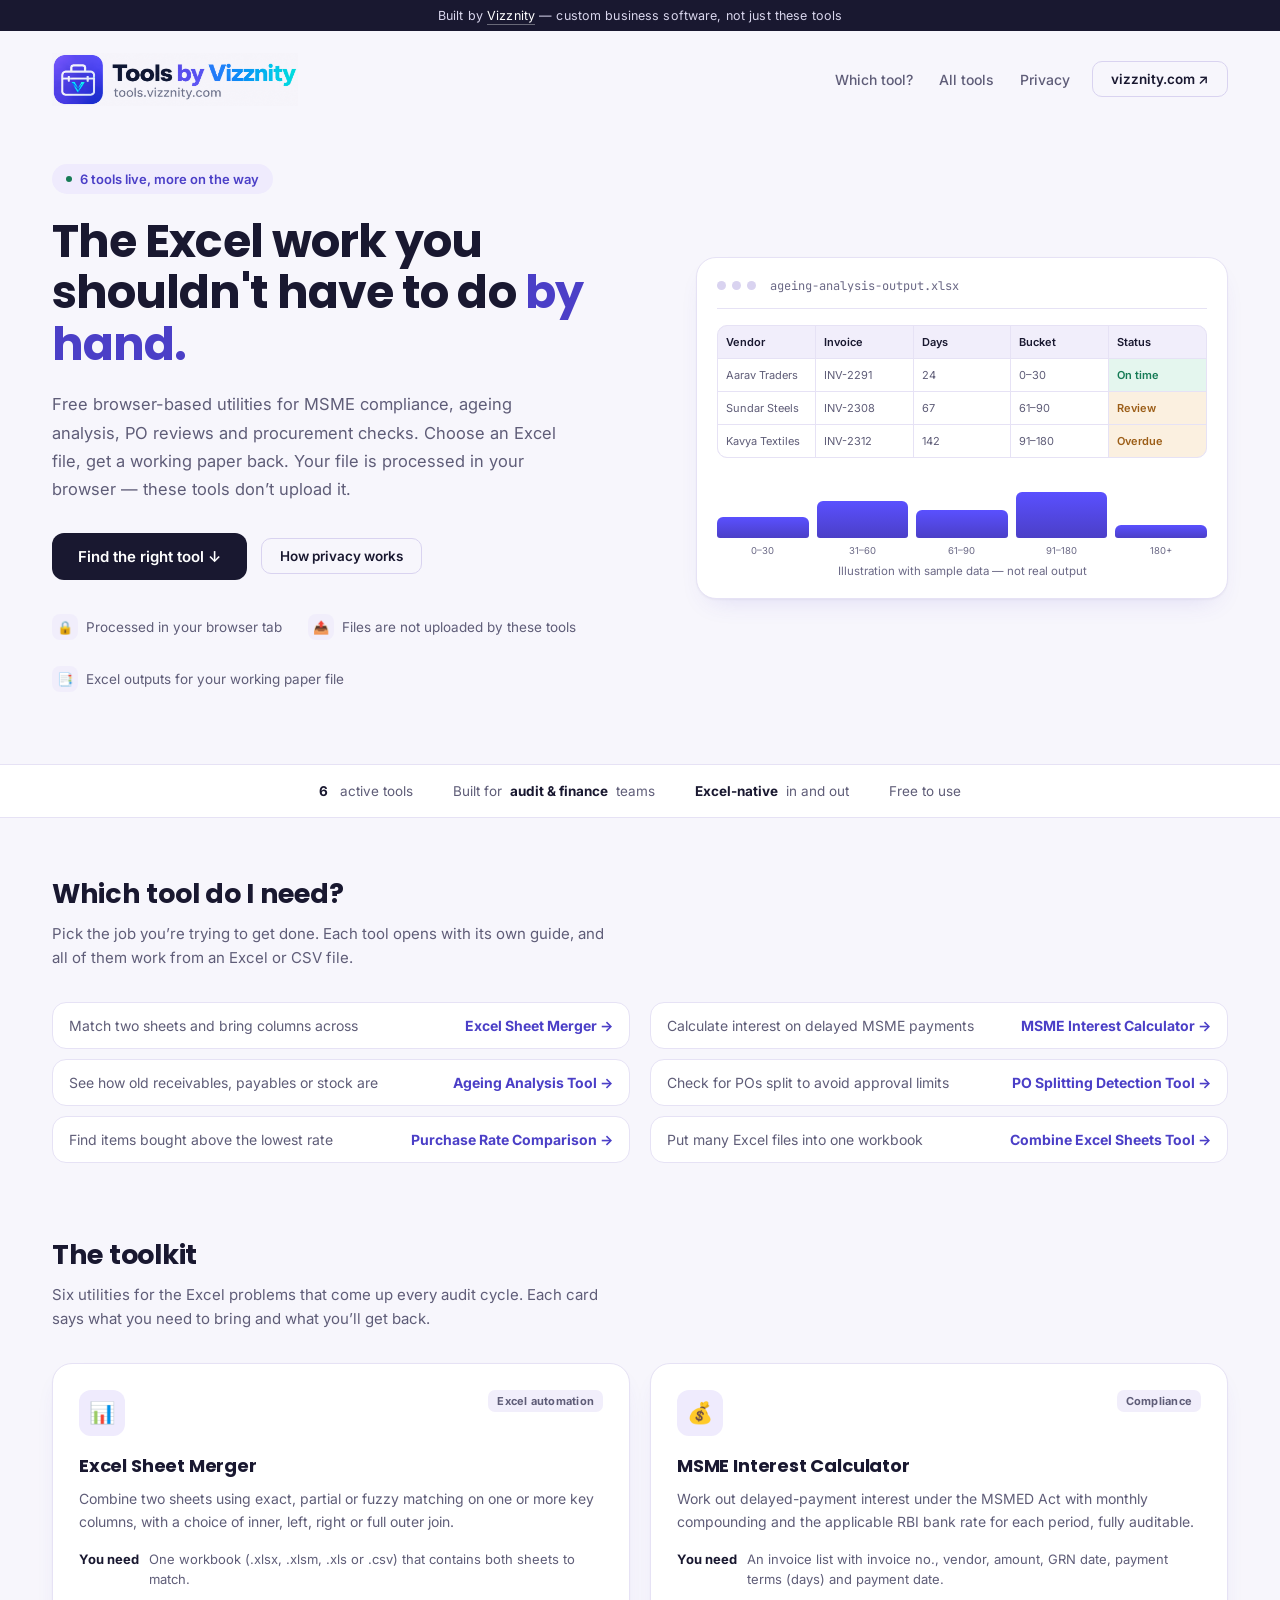
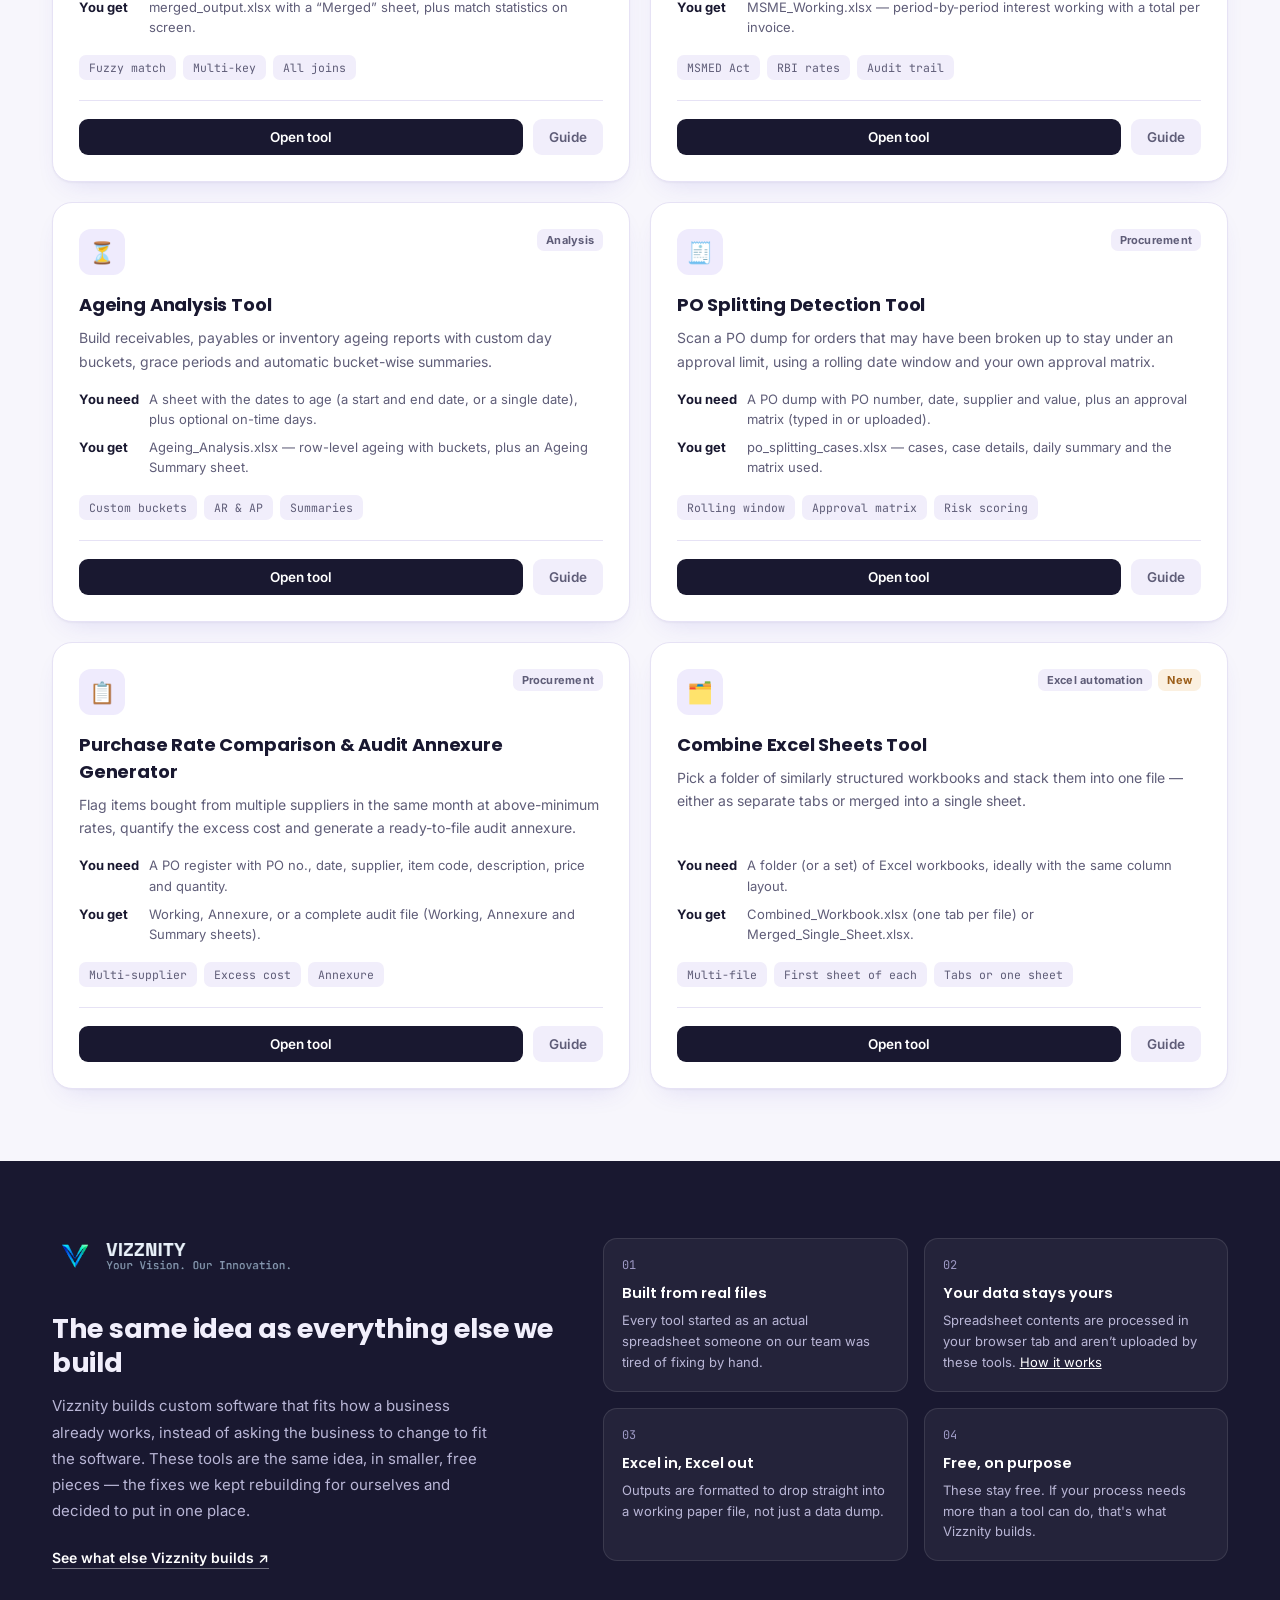
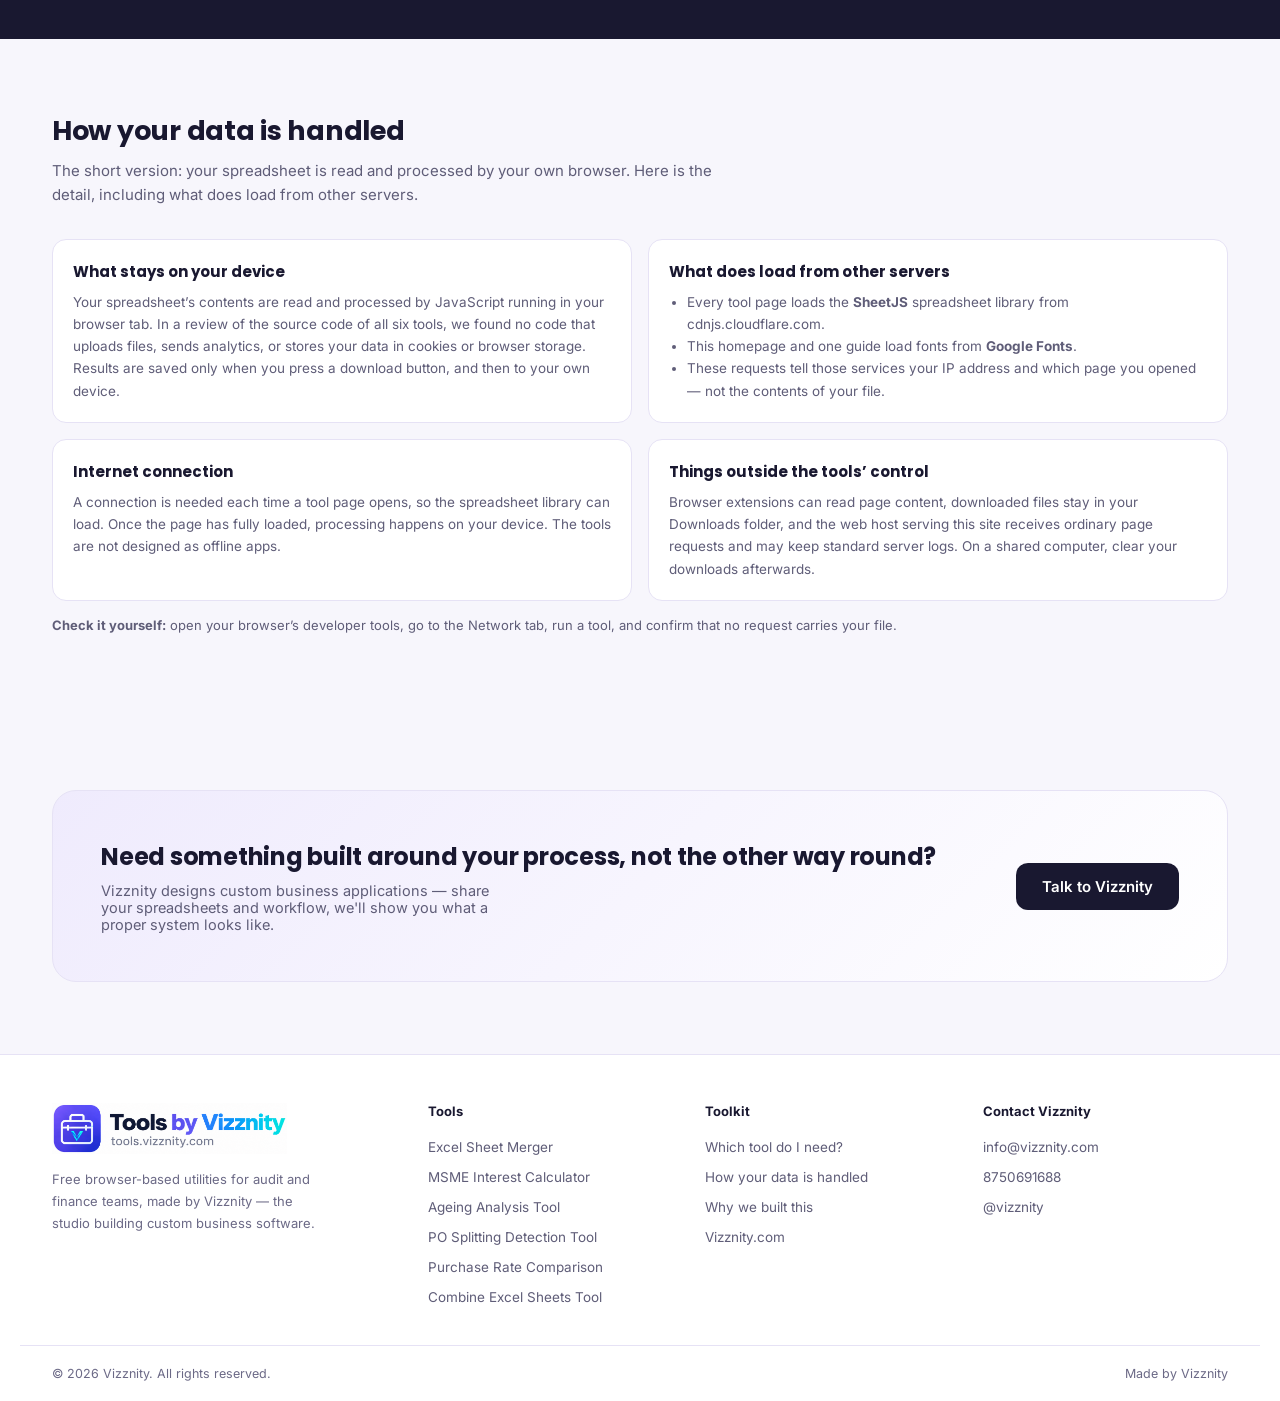
==== commit e37a8317: "Add files via upload" ====
--- a/index.html
+++ b/index.html
@@ -5,7 +5,12 @@
 <meta name="viewport" content="width=device-width, initial-scale=1.0">
 <title>Tools by Vizznity — Audit & Finance Utilities</title>
     <link rel="icon" type="image/png" href="assets/tools-vizznity-icon-transparent.png">
-<meta name="description" content="Free browser-based Excel, audit and MSME compliance tools, built by Vizznity. Upload a file, get a working paper back — nothing leaves your browser.">
+<meta name="description" content="Free browser-based Excel, audit and MSME compliance tools by Vizznity. Choose an Excel file and get a working paper back — files are processed in your browser, not uploaded.">
+<meta name="theme-color" content="#f7f6fc">
+<meta property="og:type" content="website">
+<meta property="og:title" content="Tools by Vizznity — Audit & Finance Utilities">
+<meta property="og:description" content="Free browser-based utilities for MSME interest, ageing analysis, PO splitting checks, purchase-rate comparison and combining Excel files.">
+<meta property="og:image" content="https://tools.vizznity.com/assets/tools-by-vizznity.png">
 
 <link rel="preconnect" href="https://fonts.googleapis.com">
 <link rel="preconnect" href="https://fonts.gstatic.com" crossorigin>
@@ -713,44 +718,87 @@
     .strip-inner{ padding:16px 20px; gap:20px; }
     .cta-card{ padding:32px 24px; }
 }
+
+/* ============ ADDITIONS (review pass) ============ */
+.brand-logo{ mix-blend-mode:multiply; }              /* wordmark PNG has a white box; blend into the page */
+.footer .brand-logo{ mix-blend-mode:normal; }
+.tool-title{ margin:0 0 8px; }
+.tool-io{ margin:0 0 18px; display:grid; gap:8px; font-size:13px; line-height:1.55; }
+.tool-io div{ display:grid; grid-template-columns:62px 1fr; gap:8px; }
+.tool-io dt{ font-weight:700; color:var(--ink); }
+.tool-io dd{ margin:0; color:var(--ink-soft); }
+.chooser{ padding-top:56px; padding-bottom:0; }
+.chooser-list{ list-style:none; margin:0; padding:0; display:grid; grid-template-columns:repeat(2,1fr); gap:10px 20px; }
+.chooser-list li{ background:var(--surface); border:1px solid var(--border); border-radius:var(--radius-md); }
+.chooser-list a{ display:flex; justify-content:space-between; gap:12px; align-items:center; padding:14px 16px; text-decoration:none; font-size:14px; color:var(--ink-soft); }
+.chooser-list a strong{ color:var(--accent-deep); white-space:nowrap; }
+.chooser-list a:hover{ background:var(--accent-soft); border-radius:var(--radius-md); }
+.privacy-grid{ display:grid; grid-template-columns:repeat(2,1fr); gap:16px; }
+.privacy-item{ background:var(--surface); border:1px solid var(--border); border-radius:var(--radius-md); padding:20px; }
+.privacy-item h3{ font-size:15px; margin:0 0 8px; }
+.privacy-item p, .privacy-item li{ font-size:13.5px; line-height:1.65; color:var(--ink-soft); margin:0; }
+.privacy-item ul{ margin:0; padding-left:18px; }
+.privacy-foot{ margin-top:16px; font-size:13px; color:var(--ink-soft); }
+.footer-col ul{ list-style:none; margin:0; padding:0; }
+.header-link{ padding:8px 4px; }
+.footer-col a{ padding:6px 0; margin-bottom:2px; }
+.footer-inner{ grid-template-columns:1.4fr 1fr 1fr 1fr; }
+.ribbon a, .philosophy-link{ white-space:normal; }
+@media (max-width:960px){
+    .chooser-list, .privacy-grid{ grid-template-columns:1fr; }
+    .footer-inner{ grid-template-columns:1fr; }
+}
+@media (max-width:560px){
+    .tool-io div{ grid-template-columns:1fr; gap:0; }
+    .tool-actions{ flex-wrap:wrap; }
+    .hero h1{ font-size:32px; }
+}
 </style>
+<link rel="stylesheet" href="assets/vz-shared.css">
 </head>
 <body>
+<a class="vz-skip" href="#main">Skip to main content</a>
 
 <div class="ribbon">
-    Built by the team behind <a href="https://vizznity.com" target="_blank" rel="noopener">Vizznity</a> — custom business software, not just these tools
+    Built by <a href="https://vizznity.com" target="_blank" rel="noopener">Vizznity<span class="vz-sr"> (opens in a new tab)</span></a> — custom business software, not just these tools
 </div>
 
-<div class="header">
-    <a href="#" class="brand" aria-label="Tools by Vizznity">
+<header class="header">
+    <a href="index.html" class="brand" aria-label="Tools by Vizznity — home">
         <img class="brand-logo" src="assets/tools-by-vizznity.png" alt="Tools by Vizznity — tools.vizznity.com">
     </a>
     <div class="header-cta">
-        <a href="#tools" class="header-link">Browse tools</a>
-        <a href="#philosophy" class="header-link">Why we built this</a>
-        <a href="https://vizznity.com" target="_blank" rel="noopener" class="btn-outline">vizznity.com ↗</a>
-    </div>
-</div>
-
-<div class="hero">
+        <nav class="header-cta" aria-label="Primary">
+        <a href="#chooser" class="header-link">Which tool?</a>
+        <a href="#tools" class="header-link">All tools</a>
+        <a href="#privacy" class="header-link">Privacy</a>
+        <a href="https://vizznity.com" target="_blank" rel="noopener" class="btn-outline">vizznity.com ↗<span class="vz-sr"> (opens in a new tab)</span></a>
+        </nav>
+    </div>
+</header>
+
+<main id="main" tabindex="-1">
+
+<section class="hero" aria-labelledby="hero-h">
     <div class="hero-copy">
         <div class="hero-eyebrow"><span class="dot"></span> 6 tools live, more on the way</div>
-        <h1>The Excel work you shouldn't have to do <em>by hand.</em></h1>
+        <h1 id="hero-h">The Excel work you shouldn't have to do <em>by hand.</em></h1>
         <p class="lead">
             Free browser-based utilities for MSME compliance, ageing analysis, PO reviews and procurement checks.
-            Upload a file, get a working paper back. Nothing is sent to a server — ever.
+            Choose an Excel file, get a working paper back. Your file is processed in your browser — these tools don’t upload it.
         </p>
         <div class="hero-actions">
-            <a href="#tools" class="btn-primary">Browse the toolkit ↓</a>
+            <a href="#chooser" class="btn-primary">Find the right tool ↓</a>
+            <a href="#privacy" class="btn-outline" style="align-self:center;">How privacy works</a>
         </div>
         <div class="hero-facts">
-            <div class="hero-fact"><span class="ico">🔒</span> Runs entirely in your browser</div>
-            <div class="hero-fact"><span class="ico">📤</span> No files ever leave your device</div>
-            <div class="hero-fact"><span class="ico">📑</span> Outputs ready for the working paper file</div>
+            <div class="hero-fact"><span class="ico" aria-hidden="true">🔒</span> Processed in your browser tab</div>
+            <div class="hero-fact"><span class="ico" aria-hidden="true">📤</span> Files are not uploaded by these tools</div>
+            <div class="hero-fact"><span class="ico" aria-hidden="true">📑</span> Excel outputs for your working paper file</div>
         </div>
     </div>
 
-    <div class="hero-visual">
+    <div class="hero-visual" role="img" aria-label="Illustration: a sample ageing table with vendor, invoice, days, bucket and status columns, above a bar chart of ageing buckets">
         <div class="mock-topbar">
             <span class="mock-dot"></span><span class="mock-dot"></span><span class="mock-dot"></span>
             <span class="mock-title">ageing-analysis-output.xlsx</span>
@@ -787,140 +835,156 @@
             <div class="mock-bar" style="height:71%"><span>91–180</span></div>
             <div class="mock-bar" style="height:20%"><span>180+</span></div>
         </div>
-        <div class="hero-visual-caption">A typical output — this exact table never touches a server</div>
-    </div>
-</div>
-
-<div class="strip">
+        <div class="hero-visual-caption">Illustration with sample data — not real output</div>
+    </div>
+</section>
+
+<section class="strip" aria-label="At a glance">
     <div class="strip-inner">
         <div class="strip-item"><strong>6</strong>&nbsp;active tools</div>
         <div class="strip-item">Built for <strong>audit & finance</strong> teams</div>
         <div class="strip-item"><strong>Excel-native</strong> in and out</div>
-        <div class="strip-item">Free to use, <strong>always</strong></div>
-    </div>
-</div>
-
-<div class="section" id="tools">
+        <div class="strip-item">Free to use</div>
+    </div>
+</section>
+
+<section class="section chooser" id="chooser" aria-labelledby="chooser-h">
     <div class="section-head">
-        <h2>The toolkit</h2>
-        <p>Six utilities for the Excel problems that come up every audit cycle. Pick one, open it, and drop your file in.</p>
-    </div>
-
+        <h2 id="chooser-h">Which tool do I need?</h2>
+        <p>Pick the job you’re trying to get done. Each tool opens with its own guide, and all of them work from an Excel or CSV file.</p>
+    </div>
+    <ul class="chooser-list"><li><a href="#tool-merger"><span>Match two sheets and bring columns across</span><strong>Excel Sheet Merger →</strong></a></li><li><a href="#tool-msme"><span>Calculate interest on delayed MSME payments</span><strong>MSME Interest Calculator →</strong></a></li><li><a href="#tool-ageing"><span>See how old receivables, payables or stock are</span><strong>Ageing Analysis Tool →</strong></a></li><li><a href="#tool-po"><span>Check for POs split to avoid approval limits</span><strong>PO Splitting Detection Tool →</strong></a></li><li><a href="#tool-purchase"><span>Find items bought above the lowest rate</span><strong>Purchase Rate Comparison →</strong></a></li><li><a href="#tool-combine"><span>Put many Excel files into one workbook</span><strong>Combine Excel Sheets Tool →</strong></a></li></ul>
+</section>
+
+<section class="section" id="tools" aria-labelledby="tools-h">
+    <div class="section-head">
+        <h2 id="tools-h">The toolkit</h2>
+        <p>Six utilities for the Excel problems that come up every audit cycle. Each card says what you need to bring and what you’ll get back.</p>
+    </div>
     <div class="tools-grid">
 
-        <div class="tool-card">
+        <article class="tool-card" id="tool-merger">
             <div class="tool-card-top">
-                <div class="tool-icon">📊</div>
+                <div class="tool-icon" aria-hidden="true">📊</div>
                 <div class="tool-badges"><span class="badge badge-cat">Excel automation</span></div>
             </div>
-            <div class="tool-title">Excel Sheet Merger</div>
+            <h3 class="tool-title">Excel Sheet Merger</h3>
             <div class="tool-desc">Combine two sheets using exact, partial or fuzzy matching on one or more key columns, with a choice of inner, left, right or full outer join.</div>
-            <div class="tool-tags">
-                <span class="tag">Fuzzy match</span><span class="tag">Multi-key</span><span class="tag">All joins</span>
-            </div>
+            <dl class="tool-io">
+                <div><dt>You need</dt><dd>One workbook (.xlsx, .xlsm, .xls or .csv) that contains both sheets to match.</dd></div>
+                <div><dt>You get</dt><dd>merged_output.xlsx with a “Merged” sheet, plus match statistics on screen.</dd></div>
+            </dl>
+            <div class="tool-tags"><span class="tag">Fuzzy match</span><span class="tag">Multi-key</span><span class="tag">All joins</span></div>
             <div class="tool-actions">
-                <a href="tools/excel-merger.html" class="btn-open">Open tool</a>
-                <a href="docs/excel-merger-guide.html" class="btn-docs">Guide</a>
-            </div>
-        </div>
-
-        <div class="tool-card">
+                <a href="tools/excel-merger.html" class="btn-open" aria-label="Open Excel Sheet Merger">Open tool</a>
+                <a href="docs/excel-merger-guide.html" class="btn-docs" aria-label="Read the guide for Excel Sheet Merger">Guide</a>
+            </div>
+        </article>
+
+        <article class="tool-card" id="tool-msme">
             <div class="tool-card-top">
-                <div class="tool-icon">💰</div>
+                <div class="tool-icon" aria-hidden="true">💰</div>
                 <div class="tool-badges"><span class="badge badge-cat">Compliance</span></div>
             </div>
-            <div class="tool-title">MSME Interest Calculator</div>
+            <h3 class="tool-title">MSME Interest Calculator</h3>
             <div class="tool-desc">Work out delayed-payment interest under the MSMED Act with monthly compounding and the applicable RBI bank rate for each period, fully auditable.</div>
-            <div class="tool-tags">
-                <span class="tag">MSMED Act</span><span class="tag">RBI rates</span><span class="tag">Audit trail</span>
-            </div>
+            <dl class="tool-io">
+                <div><dt>You need</dt><dd>An invoice list with invoice no., vendor, amount, GRN date, payment terms (days) and payment date.</dd></div>
+                <div><dt>You get</dt><dd>MSME_Working.xlsx — period-by-period interest working with a total per invoice.</dd></div>
+            </dl>
+            <div class="tool-tags"><span class="tag">MSMED Act</span><span class="tag">RBI rates</span><span class="tag">Audit trail</span></div>
             <div class="tool-actions">
-                <a href="tools/msme-interest-calculator.html" class="btn-open">Open tool</a>
-                <a href="docs/msme-interest-calculator-guide.html" class="btn-docs">Guide</a>
-            </div>
-        </div>
-
-        <div class="tool-card">
+                <a href="tools/msme-interest-calculator.html" class="btn-open" aria-label="Open MSME Interest Calculator">Open tool</a>
+                <a href="docs/msme-interest-calculator-guide.html" class="btn-docs" aria-label="Read the guide for MSME Interest Calculator">Guide</a>
+            </div>
+        </article>
+
+        <article class="tool-card" id="tool-ageing">
             <div class="tool-card-top">
-                <div class="tool-icon">⏳</div>
+                <div class="tool-icon" aria-hidden="true">⏳</div>
                 <div class="tool-badges"><span class="badge badge-cat">Analysis</span></div>
             </div>
-            <div class="tool-title">Ageing Analysis Tool</div>
+            <h3 class="tool-title">Ageing Analysis Tool</h3>
             <div class="tool-desc">Build receivables, payables or inventory ageing reports with custom day buckets, grace periods and automatic bucket-wise summaries.</div>
-            <div class="tool-tags">
-                <span class="tag">Custom buckets</span><span class="tag">AR & AP</span><span class="tag">Summaries</span>
-            </div>
+            <dl class="tool-io">
+                <div><dt>You need</dt><dd>A sheet with the dates to age (a start and end date, or a single date), plus optional on-time days.</dd></div>
+                <div><dt>You get</dt><dd>Ageing_Analysis.xlsx — row-level ageing with buckets, plus an Ageing Summary sheet.</dd></div>
+            </dl>
+            <div class="tool-tags"><span class="tag">Custom buckets</span><span class="tag">AR & AP</span><span class="tag">Summaries</span></div>
             <div class="tool-actions">
-                <a href="tools/ageing-analysis-tool.html" class="btn-open">Open tool</a>
-                <a href="docs/ageing-analysis-guide.html" class="btn-docs">Guide</a>
-            </div>
-        </div>
-
-        <div class="tool-card">
+                <a href="tools/ageing-analysis-tool.html" class="btn-open" aria-label="Open Ageing Analysis Tool">Open tool</a>
+                <a href="docs/ageing-analysis-guide.html" class="btn-docs" aria-label="Read the guide for Ageing Analysis Tool">Guide</a>
+            </div>
+        </article>
+
+        <article class="tool-card" id="tool-po">
             <div class="tool-card-top">
-                <div class="tool-icon">🧾</div>
+                <div class="tool-icon" aria-hidden="true">🧾</div>
                 <div class="tool-badges"><span class="badge badge-cat">Procurement</span></div>
             </div>
-            <div class="tool-title">PO Splitting Detection Tool</div>
+            <h3 class="tool-title">PO Splitting Detection Tool</h3>
             <div class="tool-desc">Scan a PO dump for orders that may have been broken up to stay under an approval limit, using a rolling date window and your own approval matrix.</div>
-            <div class="tool-tags">
-                <span class="tag">Rolling window</span><span class="tag">Approval matrix</span><span class="tag">Risk scoring</span>
-            </div>
+            <dl class="tool-io">
+                <div><dt>You need</dt><dd>A PO dump with PO number, date, supplier and value, plus an approval matrix (typed in or uploaded).</dd></div>
+                <div><dt>You get</dt><dd>po_splitting_cases.xlsx — cases, case details, daily summary and the matrix used.</dd></div>
+            </dl>
+            <div class="tool-tags"><span class="tag">Rolling window</span><span class="tag">Approval matrix</span><span class="tag">Risk scoring</span></div>
             <div class="tool-actions">
-                <a href="tools/po-splitting-detector.html" class="btn-open">Open tool</a>
-                <a href="docs/po-splitting-detector-guide.html" class="btn-docs">Guide</a>
-            </div>
-        </div>
-
-        <div class="tool-card">
+                <a href="tools/po-splitting-detector.html" class="btn-open" aria-label="Open PO Splitting Detection Tool">Open tool</a>
+                <a href="docs/po-splitting-detector-guide.html" class="btn-docs" aria-label="Read the guide for PO Splitting Detection Tool">Guide</a>
+            </div>
+        </article>
+
+        <article class="tool-card" id="tool-purchase">
             <div class="tool-card-top">
-                <div class="tool-icon">📋</div>
+                <div class="tool-icon" aria-hidden="true">📋</div>
                 <div class="tool-badges"><span class="badge badge-cat">Procurement</span></div>
             </div>
-            <div class="tool-title">Purchase Rate Comparison & Annexure Generator</div>
+            <h3 class="tool-title">Purchase Rate Comparison &amp; Audit Annexure Generator</h3>
             <div class="tool-desc">Flag items bought from multiple suppliers in the same month at above-minimum rates, quantify the excess cost and generate a ready-to-file audit annexure.</div>
-            <div class="tool-tags">
-                <span class="tag">Multi-supplier</span><span class="tag">Excess cost</span><span class="tag">Annexure</span>
-            </div>
+            <dl class="tool-io">
+                <div><dt>You need</dt><dd>A PO register with PO no., date, supplier, item code, description, price and quantity.</dd></div>
+                <div><dt>You get</dt><dd>Working, Annexure, or a complete audit file (Working, Annexure and Summary sheets).</dd></div>
+            </dl>
+            <div class="tool-tags"><span class="tag">Multi-supplier</span><span class="tag">Excess cost</span><span class="tag">Annexure</span></div>
             <div class="tool-actions">
-                <a href="tools/purchase-rate-comparison-annexure-tool.html" class="btn-open">Open tool</a>
-                <a href="docs/purchase-rate-comparison-guide.html" class="btn-docs">Guide</a>
-            </div>
-        </div>
-
-        <div class="tool-card">
+                <a href="tools/purchase-rate-comparison-annexure-tool.html" class="btn-open" aria-label="Open Purchase Rate Comparison &amp; Audit Annexure Generator">Open tool</a>
+                <a href="docs/purchase-rate-comparison-guide.html" class="btn-docs" aria-label="Read the guide for Purchase Rate Comparison &amp; Audit Annexure Generator">Guide</a>
+            </div>
+        </article>
+
+        <article class="tool-card" id="tool-combine">
             <div class="tool-card-top">
-                <div class="tool-icon">🗂️</div>
-                <div class="tool-badges">
-                    <span class="badge badge-cat">Excel automation</span>
-                    <span class="badge badge-new">New</span>
-                </div>
-            </div>
-            <div class="tool-title">Combine Excel Sheets Tool</div>
+                <div class="tool-icon" aria-hidden="true">🗂️</div>
+                <div class="tool-badges"><span class="badge badge-cat">Excel automation</span><span class="badge badge-new">New</span></div>
+            </div>
+            <h3 class="tool-title">Combine Excel Sheets Tool</h3>
             <div class="tool-desc">Pick a folder of similarly structured workbooks and stack them into one file — either as separate tabs or merged into a single sheet.</div>
-            <div class="tool-tags">
-                <span class="tag">Multi-file</span><span class="tag">Sheet stacking</span><span class="tag">Header align</span>
-            </div>
+            <dl class="tool-io">
+                <div><dt>You need</dt><dd>A folder (or a set) of Excel workbooks, ideally with the same column layout.</dd></div>
+                <div><dt>You get</dt><dd>Combined_Workbook.xlsx (one tab per file) or Merged_Single_Sheet.xlsx.</dd></div>
+            </dl>
+            <div class="tool-tags"><span class="tag">Multi-file</span><span class="tag">First sheet of each</span><span class="tag">Tabs or one sheet</span></div>
             <div class="tool-actions">
-                <a href="tools/combine-excel-sheets-tool.html" class="btn-open">Open tool</a>
-                <a href="docs/combine-excel-sheets-guide.html" class="btn-docs">Guide</a>
-            </div>
-        </div>
-
-    </div>
-</div>
-
-<div class="philosophy" id="philosophy">
+                <a href="tools/combine-excel-sheets-tool.html" class="btn-open" aria-label="Open Combine Excel Sheets Tool">Open tool</a>
+                <a href="docs/combine-excel-sheets-guide.html" class="btn-docs" aria-label="Read the guide for Combine Excel Sheets Tool">Guide</a>
+            </div>
+        </article>
+
+    </div>
+</section>
+
+<section class="philosophy" id="philosophy" aria-labelledby="phil-h">
     <div class="philosophy-inner">
         <div>
             <img class="philosophy-brand-icon" src="assets/vizznity-brand-transparent.png" alt="Vizznity — Your Vision. Our Innovation.">
-            <h2>The same idea as everything else we build</h2>
+            <h2 id="phil-h">The same idea as everything else we build</h2>
             <p>
                 Vizznity builds custom software that fits how a business already works, instead of asking the business
                 to change to fit the software. These tools are the same idea, in smaller, free pieces — the fixes
                 we kept rebuilding for ourselves and decided to put in one place.
             </p>
-            <a href="https://vizznity.com" target="_blank" rel="noopener" class="philosophy-link">See what else Vizznity builds ↗</a>
+            <a href="https://vizznity.com" target="_blank" rel="noopener" class="philosophy-link">See what else Vizznity builds ↗<span class="vz-sr"> (opens in a new tab)</span></a>
         </div>
         <div class="philosophy-list">
             <div class="philosophy-list-item">
@@ -931,7 +995,7 @@
             <div class="philosophy-list-item">
                 <div class="num">02</div>
                 <h3>Your data stays yours</h3>
-                <p>Processing happens in your browser tab. Nothing is uploaded, stored or seen by us.</p>
+                <p>Spreadsheet contents are processed in your browser tab and aren’t uploaded by these tools. <a href="#privacy" style="color:#fff;">How it works</a></p>
             </div>
             <div class="philosophy-list-item">
                 <div class="num">03</div>
@@ -945,44 +1009,72 @@
             </div>
         </div>
     </div>
-</div>
-
-<div class="cta">
+</section>
+
+<section class="section" id="privacy" aria-labelledby="privacy-h">
+    <div class="section-head" style="max-width:680px;">
+        <h2 id="privacy-h">How your data is handled</h2>
+        <p>The short version: your spreadsheet is read and processed by your own browser. Here is the detail, including what does load from other servers.</p>
+    </div>
+    <div class="privacy-grid">
+        <div class="privacy-item"><h3>What stays on your device</h3>
+            <p>Your spreadsheet’s contents are read and processed by JavaScript running in your browser tab. In a review of the source code of all six tools, we found no code that uploads files, sends analytics, or stores your data in cookies or browser storage. Results are saved only when you press a download button, and then to your own device.</p></div>
+        <div class="privacy-item"><h3>What does load from other servers</h3>
+            <ul>
+                <li>Every tool page loads the <strong>SheetJS</strong> spreadsheet library from cdnjs.cloudflare.com.</li>
+                <li>This homepage and one guide load fonts from <strong>Google Fonts</strong>.</li>
+                <li>These requests tell those services your IP address and which page you opened — not the contents of your file.</li>
+            </ul></div>
+        <div class="privacy-item"><h3>Internet connection</h3>
+            <p>A connection is needed each time a tool page opens, so the spreadsheet library can load. Once the page has fully loaded, processing happens on your device. The tools are not designed as offline apps.</p></div>
+        <div class="privacy-item"><h3>Things outside the tools’ control</h3>
+            <p>Browser extensions can read page content, downloaded files stay in your Downloads folder, and the web host serving this site receives ordinary page requests and may keep standard server logs. On a shared computer, clear your downloads afterwards.</p></div>
+    </div>
+    <p class="privacy-foot"><strong>Check it yourself:</strong> open your browser’s developer tools, go to the Network tab, run a tool, and confirm that no request carries your file.</p>
+</section>
+
+<section class="cta" aria-labelledby="cta-h">
     <div class="cta-card">
         <div>
-            <h2>Need something built around your process, not the other way round?</h2>
+            <h2 id="cta-h">Need something built around your process, not the other way round?</h2>
             <p>Vizznity designs custom business applications — share your spreadsheets and workflow, we'll show you what a proper system looks like.</p>
         </div>
-        <a href="mailto:Vizznity@gmail.com?subject=Custom%20tool%20enquiry" class="btn-primary">Talk to Vizznity</a>
-    </div>
-</div>
-
-<div class="footer">
+        <a href="mailto:info@vizznity.com?subject=Custom%20tool%20enquiry" class="btn-primary">Talk to Vizznity</a>
+    </div>
+</section>
+</main>
+
+<footer class="footer">
     <div class="footer-inner">
         <div class="footer-brand">
-            <a href="#" class="brand" aria-label="Tools by Vizznity">
+            <a href="index.html" class="brand" aria-label="Tools by Vizznity — home">
                 <img class="brand-logo" src="assets/tools-by-vizznity.png" alt="Tools by Vizznity — tools.vizznity.com">
             </a>
             <p>Free browser-based utilities for audit and finance teams, made by Vizznity — the studio building custom business software.</p>
         </div>
-        <div class="footer-col">
+        <nav class="footer-col" aria-label="Tools">
+            <h4>Tools</h4>
+            <ul><li><a href="tools/excel-merger.html">Excel Sheet Merger</a></li><li><a href="tools/msme-interest-calculator.html">MSME Interest Calculator</a></li><li><a href="tools/ageing-analysis-tool.html">Ageing Analysis Tool</a></li><li><a href="tools/po-splitting-detector.html">PO Splitting Detection Tool</a></li><li><a href="tools/purchase-rate-comparison-annexure-tool.html">Purchase Rate Comparison</a></li><li><a href="tools/combine-excel-sheets-tool.html">Combine Excel Sheets Tool</a></li></ul>
+        </nav>
+        <nav class="footer-col" aria-label="About">
             <h4>Toolkit</h4>
-            <a href="#tools">Browse all tools</a>
+            <a href="#chooser">Which tool do I need?</a>
+            <a href="#privacy">How your data is handled</a>
             <a href="#philosophy">Why we built this</a>
-            <a href="https://vizznity.com" target="_blank" rel="noopener">Vizznity.com</a>
-        </div>
+            <a href="https://vizznity.com" target="_blank" rel="noopener">Vizznity.com<span class="vz-sr"> (opens in a new tab)</span></a>
+        </nav>
         <div class="footer-col">
             <h4>Contact Vizznity</h4>
-            <a href="mailto:Vizznity@gmail.com">Vizznity@gmail.com</a>
+            <a href="mailto:info@vizznity.com">info@vizznity.com</a>
             <a href="tel:+919813868002">8750691688</a>
-            <a href="https://instagram.com/vizznity" target="_blank" rel="noopener">@vizznity</a>
+            <a href="https://instagram.com/vizznity" target="_blank" rel="noopener">@vizznity<span class="vz-sr"> (Instagram, opens in a new tab)</span></a>
         </div>
     </div>
     <div class="footer-bottom">
         <span>© 2026 Vizznity. All rights reserved.</span>
         <span>Made by Vizznity</span>
     </div>
-</div>
+</footer>
 
 </body>
 </html>
--- a/assets/vz-shared.css
+++ b/assets/vz-shared.css
@@ -0,0 +1,105 @@
+/* ==========================================================================
+   Tools by Vizznity — shared enhancements
+   Loaded AFTER each page's own <style>, so it only adds to / overrides tokens.
+   Scope: accessibility, contrast, focus, reflow, trust notices, navigation.
+   It contains no tool logic.
+   ========================================================================== */
+
+/* ---- 1. Contrast: darken only the tokens that failed WCAG 2.2 AA (4.5:1) ----
+   Measured on #fff, #f7f6fc and #f1eefb. Original -> new:
+   #8886a0 -> #6b6986 | #1c9a6c -> #167b56 | #6c63ff -> #5a50ff
+   #c8791f -> #9c5e18 | #dc2626 -> #c62222 | #b45309 -> #a64a08            */
+:root{
+  --text3:#6b6986;            /* tools: hints, meta text            */
+  --ink-faint:#6b6986;        /* homepage: faint text               */
+  --success:#167b56;          /* tools + homepage                   */
+  --ok:#167b56;               /* combine tool                       */
+  --accent:#5a50ff;           /* brand purple, slightly deeper      */
+  --amber:#9c5e18;            /* homepage                           */
+  --danger:#c62222;           /* tools                              */
+  --err:#c62222;              /* combine tool                       */
+  --warn:#a64a08;             /* combine tool                       */
+  --warning:#a64a08;          /* tools                              */
+  --vz-focus:#2f26a8;
+}
+
+/* ---- 2. Visible keyboard focus (original CSS removed outlines) ---- */
+:where(a,button,input,select,textarea,summary,[tabindex]):focus-visible{
+  outline:3px solid var(--vz-focus) !important;
+  outline-offset:2px !important;
+}
+.upload-zone:has(input:focus-visible),
+.dropzone:focus-visible{
+  outline:3px solid var(--vz-focus);
+  outline-offset:3px;
+  border-color:var(--accent);
+}
+@supports not selector(:has(*)){
+  .upload-zone:focus-within{outline:3px solid var(--vz-focus);outline-offset:3px}
+}
+
+/* ---- 3. Utilities ---- */
+.vz-sr{position:absolute !important;width:1px;height:1px;margin:-1px;padding:0;overflow:hidden;clip:rect(0 0 0 0);white-space:nowrap;border:0}
+.vz-skip{
+  position:absolute;left:12px;top:-60px;z-index:20000;
+  background:#191830;color:#fff;padding:10px 16px;border-radius:8px;
+  font:600 14px/1.2 system-ui,-apple-system,"Segoe UI",sans-serif;text-decoration:none;
+}
+.vz-skip:focus{top:12px}
+[id="vz-main"]:focus{outline:none}
+
+/* ---- 4. Notices ---- */
+.vz-note{
+  font-size:12.5px;line-height:1.55;margin:10px 0 0;padding:10px 12px;border-radius:10px;
+  color:var(--text2,var(--text-dim,#5f5d78));
+  background:var(--surface2,var(--panel-2,#f1eefb));
+  border:1px solid var(--border,#e3ddf5);
+}
+.vz-note a{color:var(--accent2,#4b3fc7);font-weight:600}
+.vz-note--warn{background:#fff7e6;border-color:#efd39b;color:#5c3d06}
+.vz-note--warn a{color:#5c3d06}
+
+.vz-toast{
+  position:fixed;z-index:10000;top:16px;left:50%;transform:translateX(-50%);
+  width:min(560px,calc(100vw - 24px));display:flex;gap:12px;align-items:flex-start;
+  background:#fff;color:#191830;border:1px solid #e3ddf5;border-left:5px solid #a64a08;border-radius:12px;
+  box-shadow:0 14px 34px -10px rgba(25,24,48,.4);padding:14px 12px 14px 16px;
+  font:14px/1.5 system-ui,-apple-system,"Segoe UI",sans-serif;
+}
+.vz-toast__msg{flex:1;white-space:pre-line;overflow-wrap:anywhere}
+.vz-toast__close{
+  flex:none;min-width:32px;min-height:32px;border:1px solid #d9d3f0;background:#f1eefb;color:#191830;
+  border-radius:8px;font:600 16px/1 system-ui;cursor:pointer;
+}
+.vz-banner{
+  background:#fff1f1;color:#6e1111;border-bottom:2px solid #c62222;padding:12px 20px;
+  font:14px/1.55 system-ui,-apple-system,"Segoe UI",sans-serif;
+  display:flex;gap:12px 20px;flex-wrap:wrap;align-items:center;justify-content:space-between;
+}
+.vz-banner strong{color:#4d0c0c}
+.vz-banner button{
+  min-height:36px;padding:6px 16px;border-radius:8px;border:1px solid #c62222;background:#fff;color:#6e1111;
+  font:600 14px system-ui;cursor:pointer;
+}
+
+/* ---- 5. Navigation inside tool headers ---- */
+.vz-header-links{display:flex;gap:6px 16px;flex-wrap:wrap;align-items:center;margin-left:14px;white-space:nowrap}
+.vz-header-links a{
+  font-size:13px;font-weight:600;text-decoration:none;padding:6px 2px;
+  color:var(--accent2,#4b3fc7);border-bottom:1px solid transparent;
+}
+.vz-header-links a:hover{border-bottom-color:currentColor}
+
+/* ---- 6. Reduced motion ---- */
+@media (prefers-reduced-motion:reduce){
+  html{scroll-behavior:auto !important}
+  *,*::before,*::after{transition-duration:.01ms !important;animation-duration:.01ms !important;animation-iteration-count:1 !important}
+}
+
+/* ---- 7. Responsive reflow (WCAG 1.4.10) ---- */
+@media (max-width:640px){
+  body > header{flex-wrap:wrap;padding:12px 16px;gap:8px 12px}
+  .step-pills{margin-left:0;flex-wrap:wrap;width:100%}
+  .vz-header-links{margin-left:0;width:100%}
+  .table-wrap{max-width:100%}
+}
